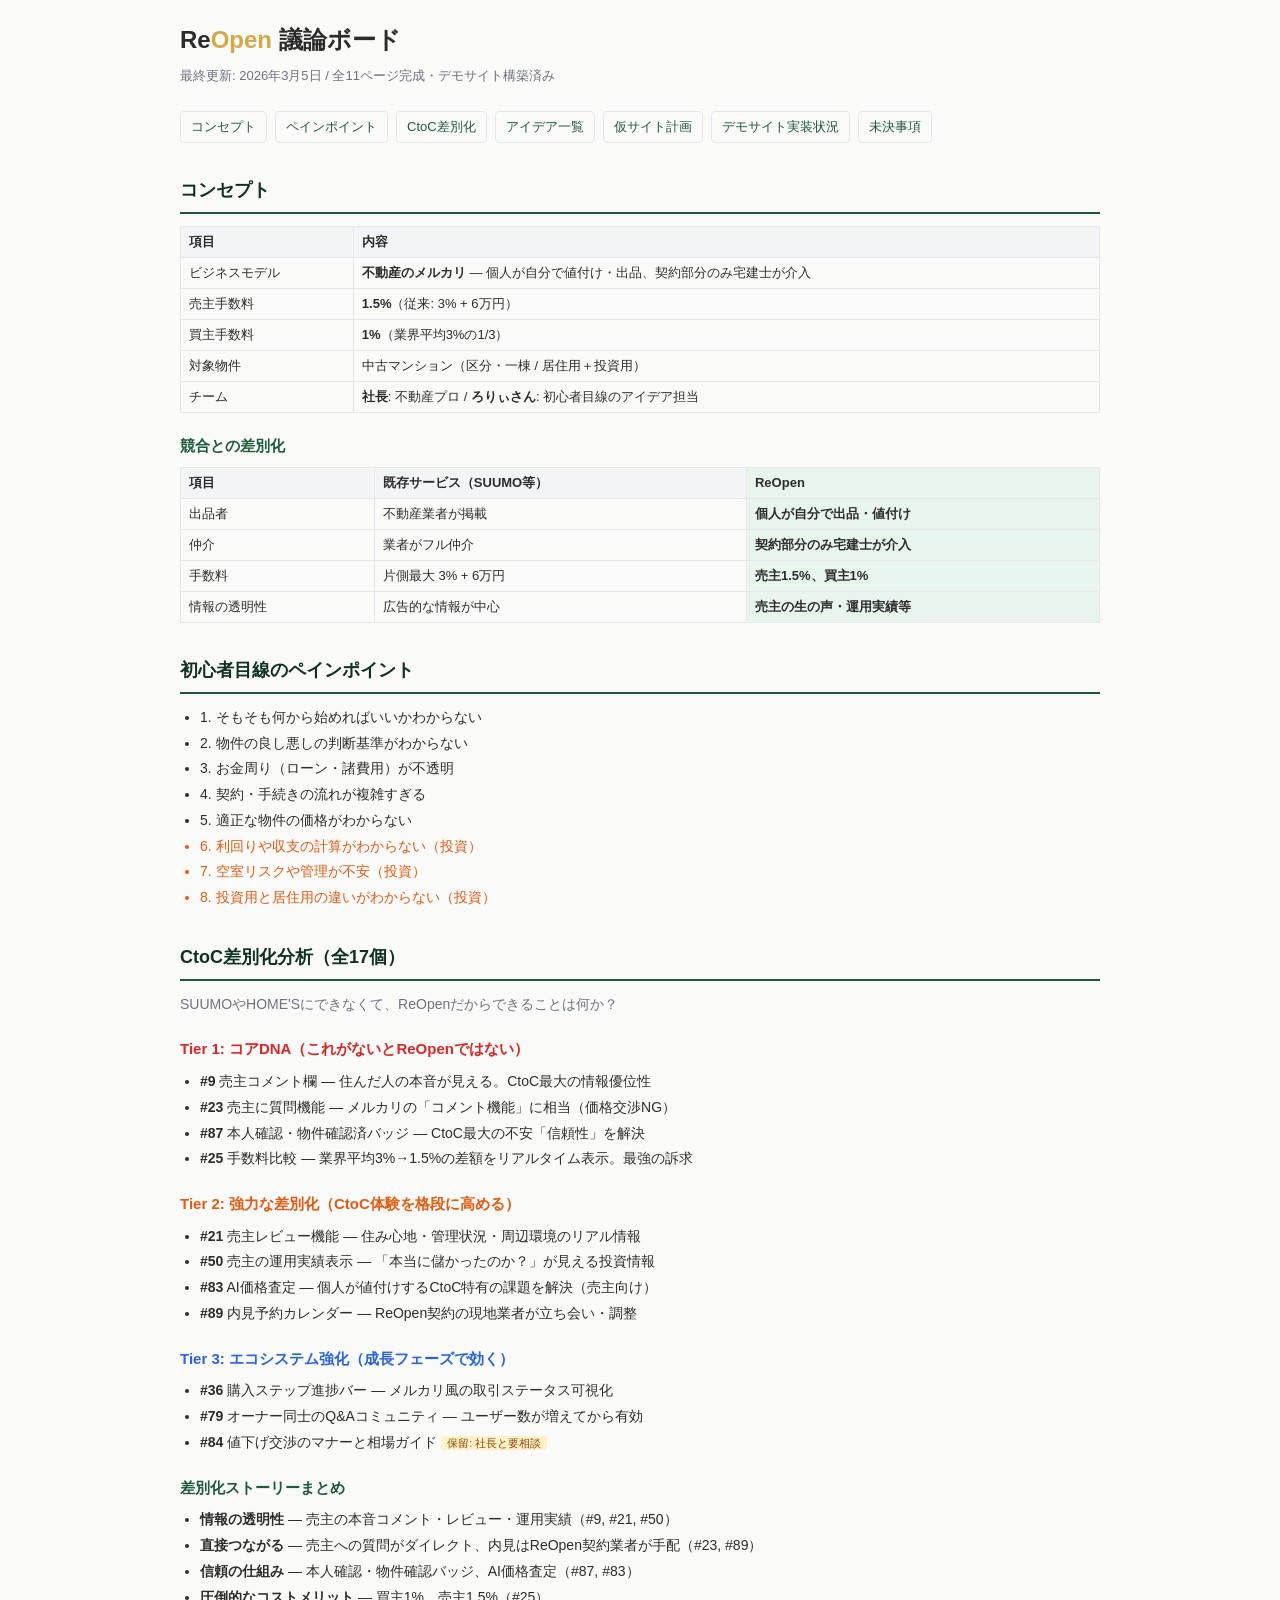
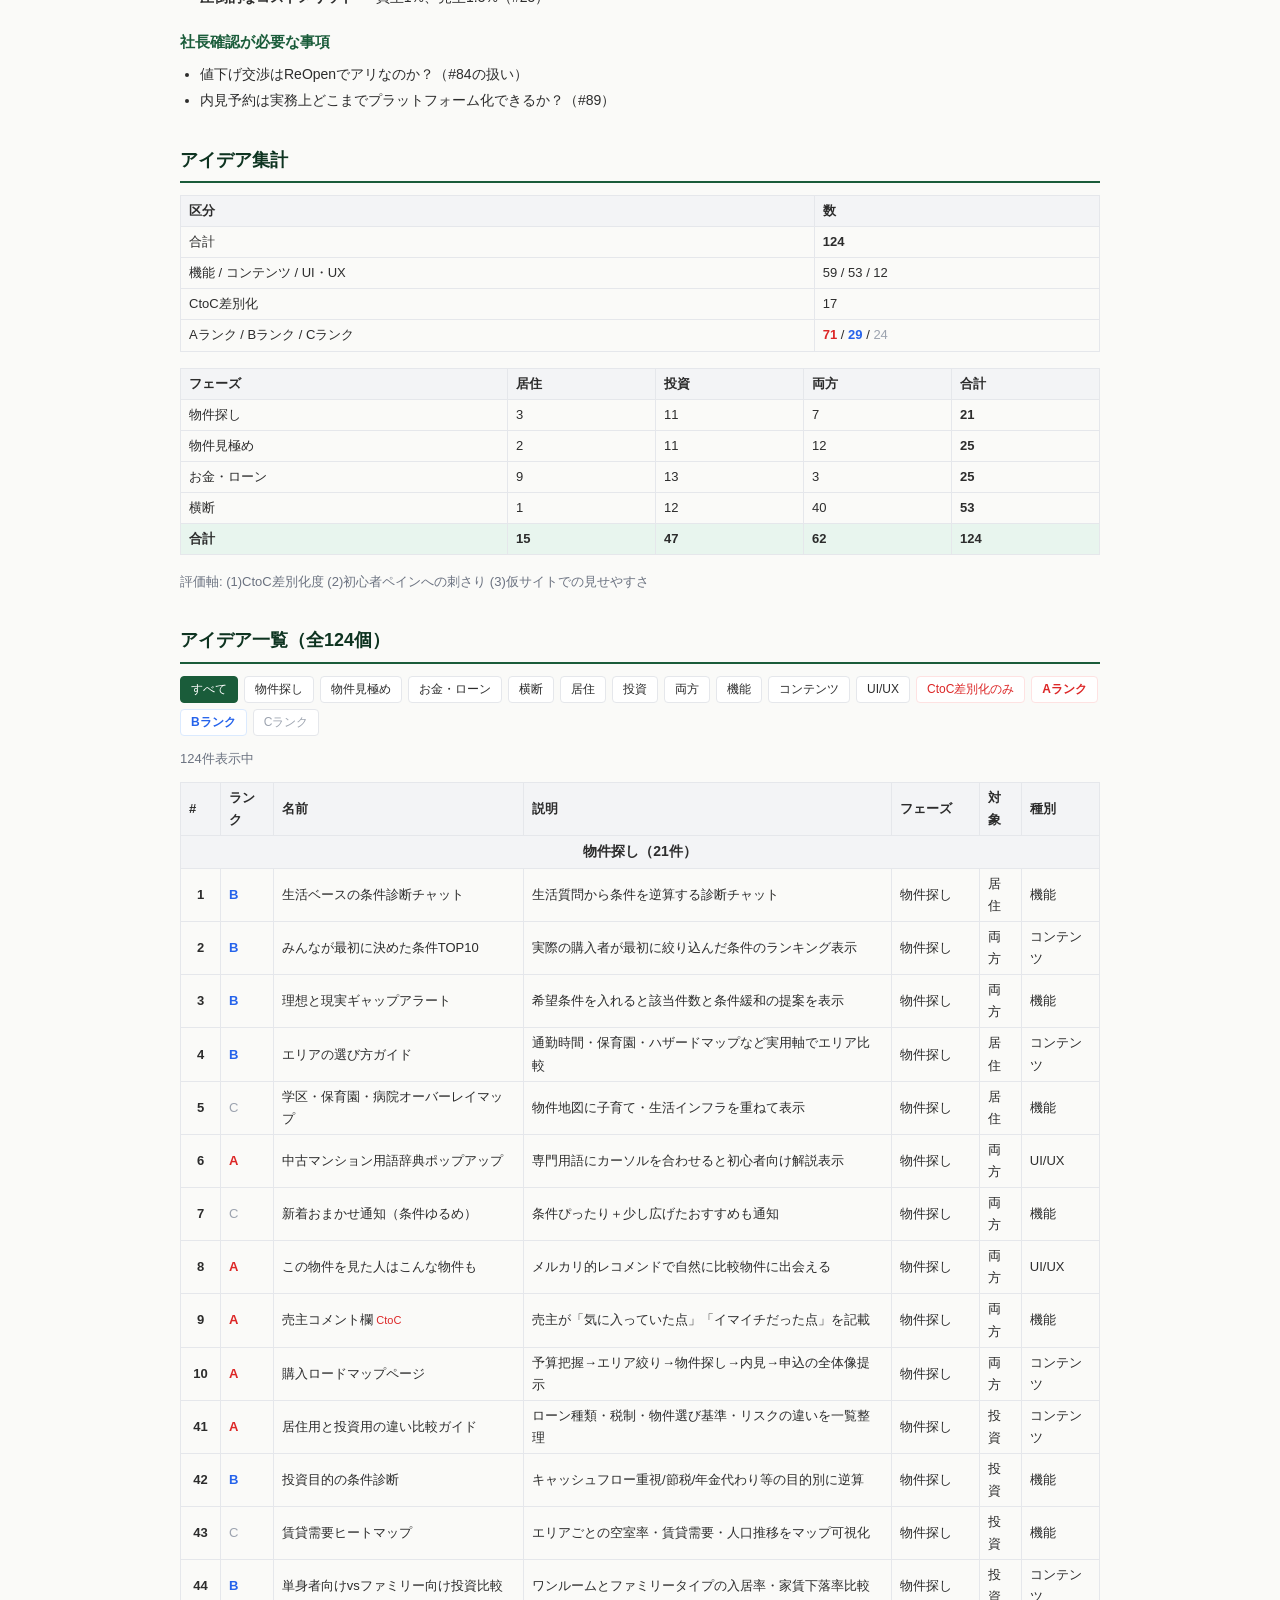
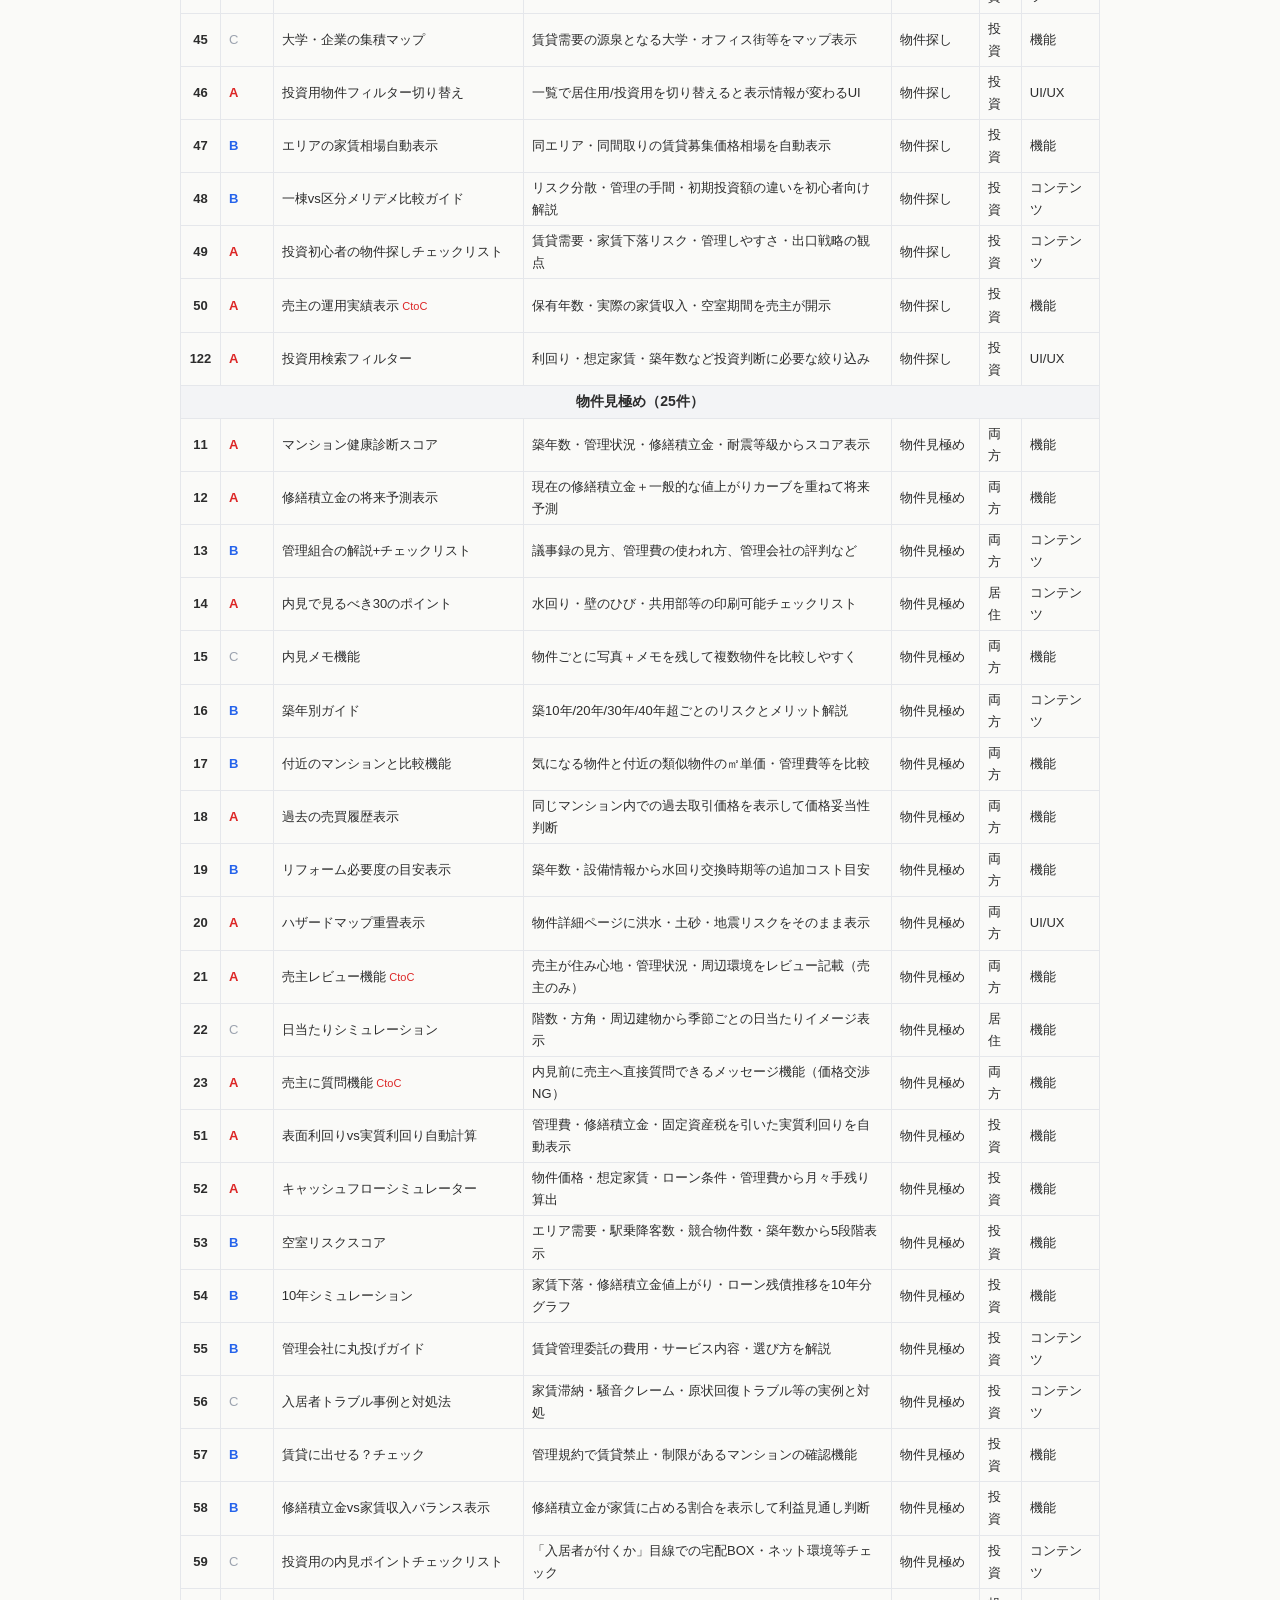
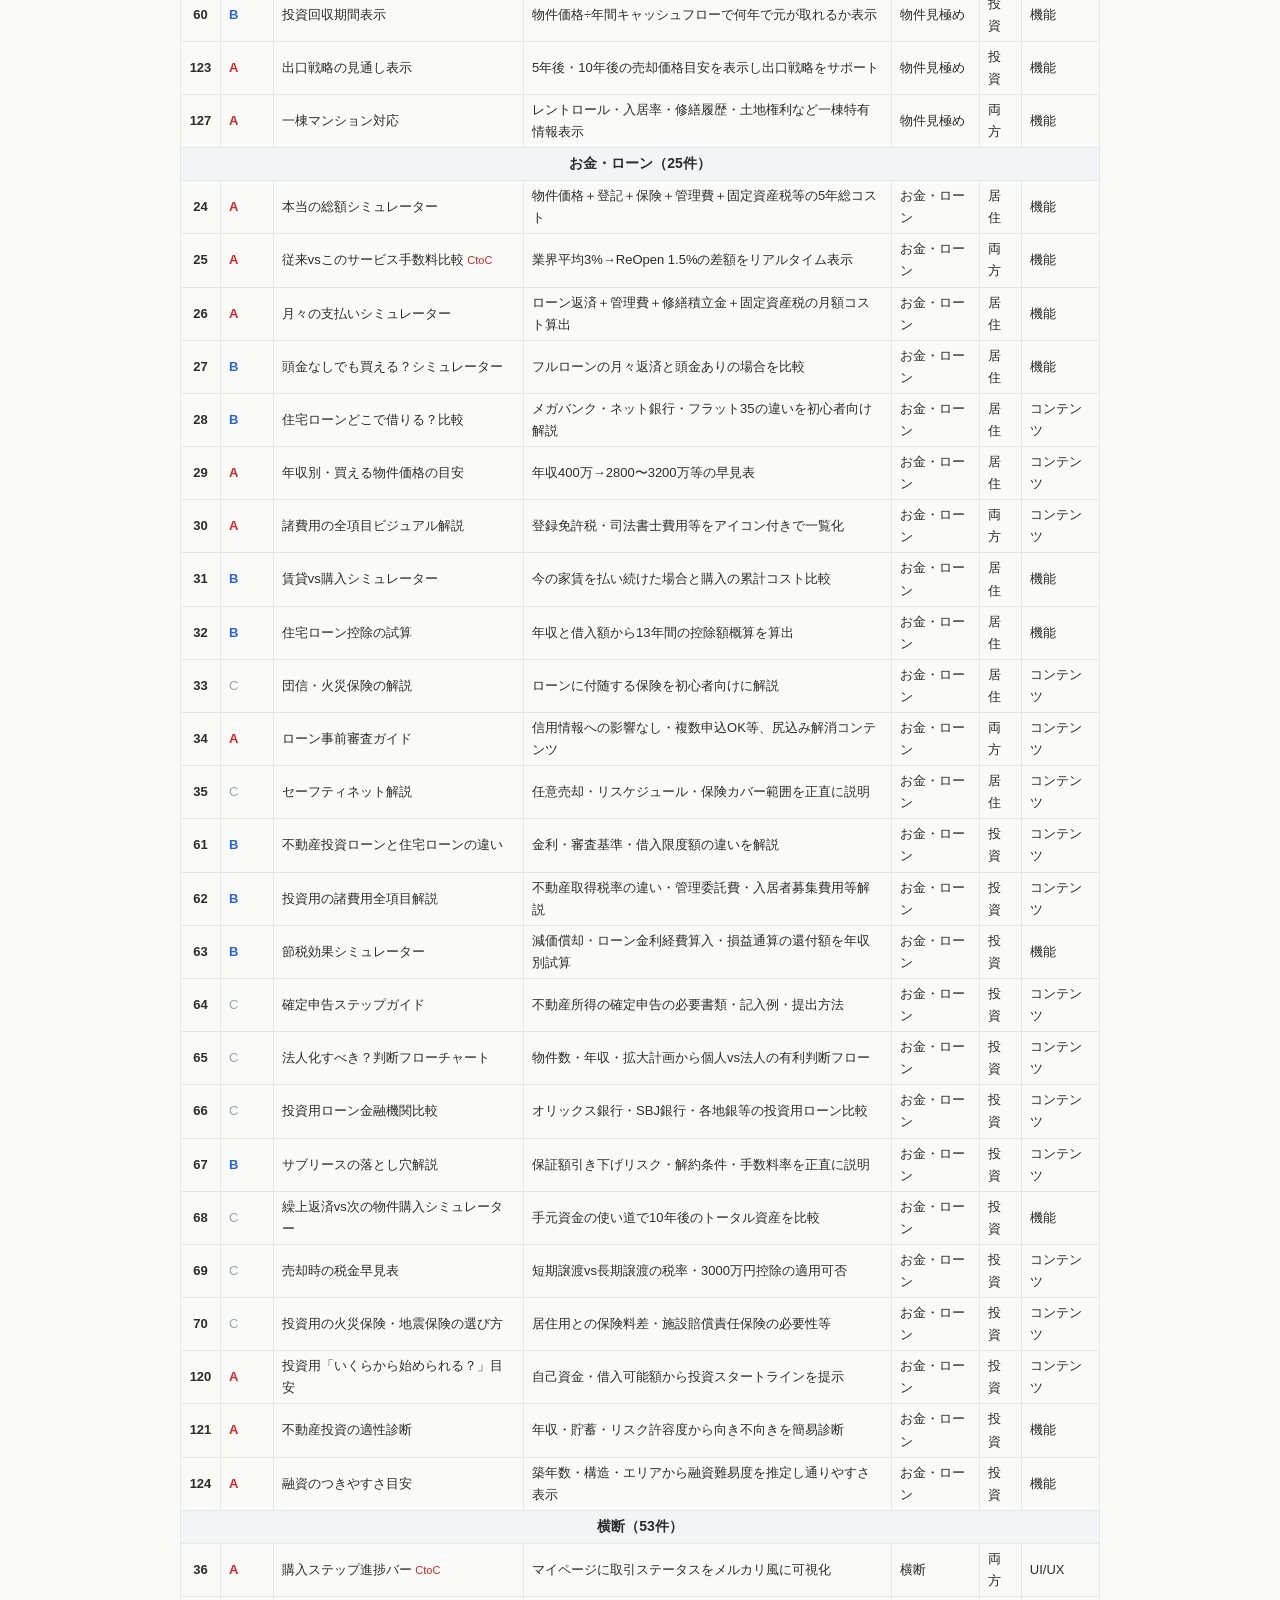
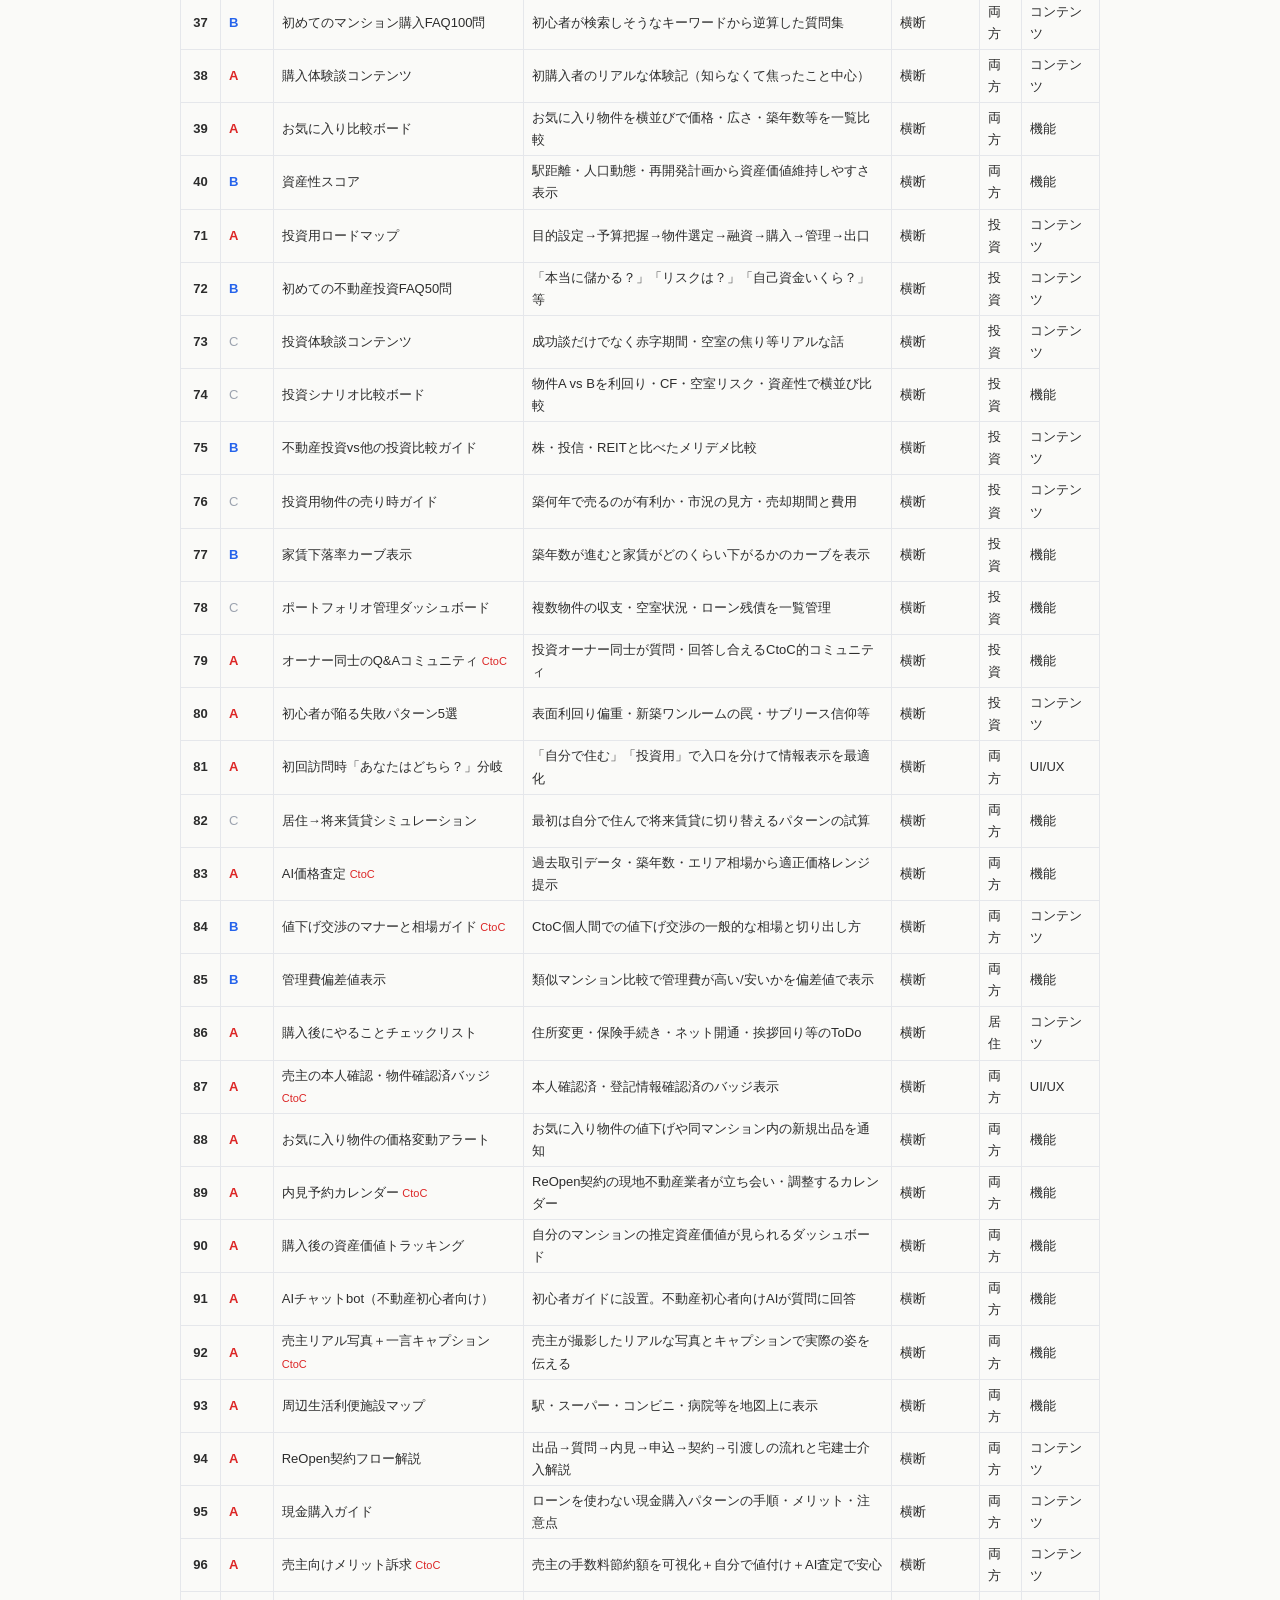
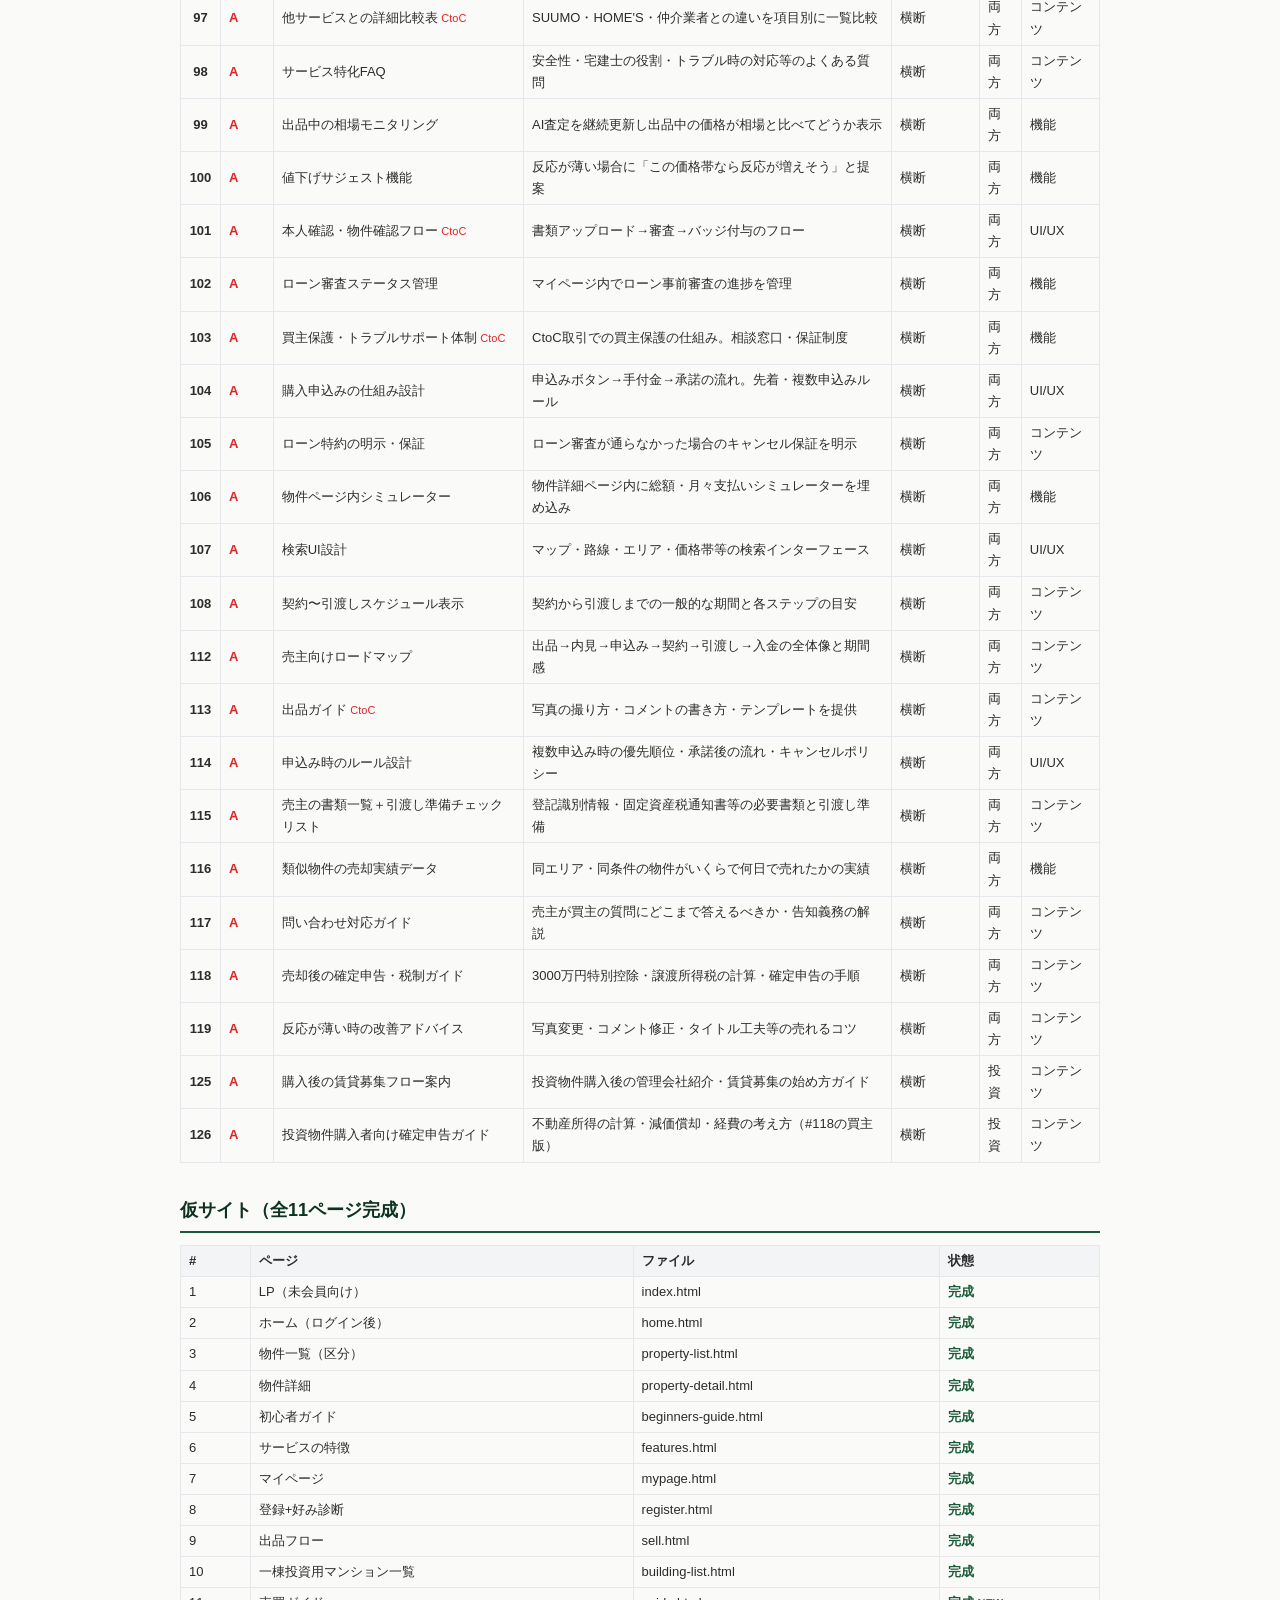
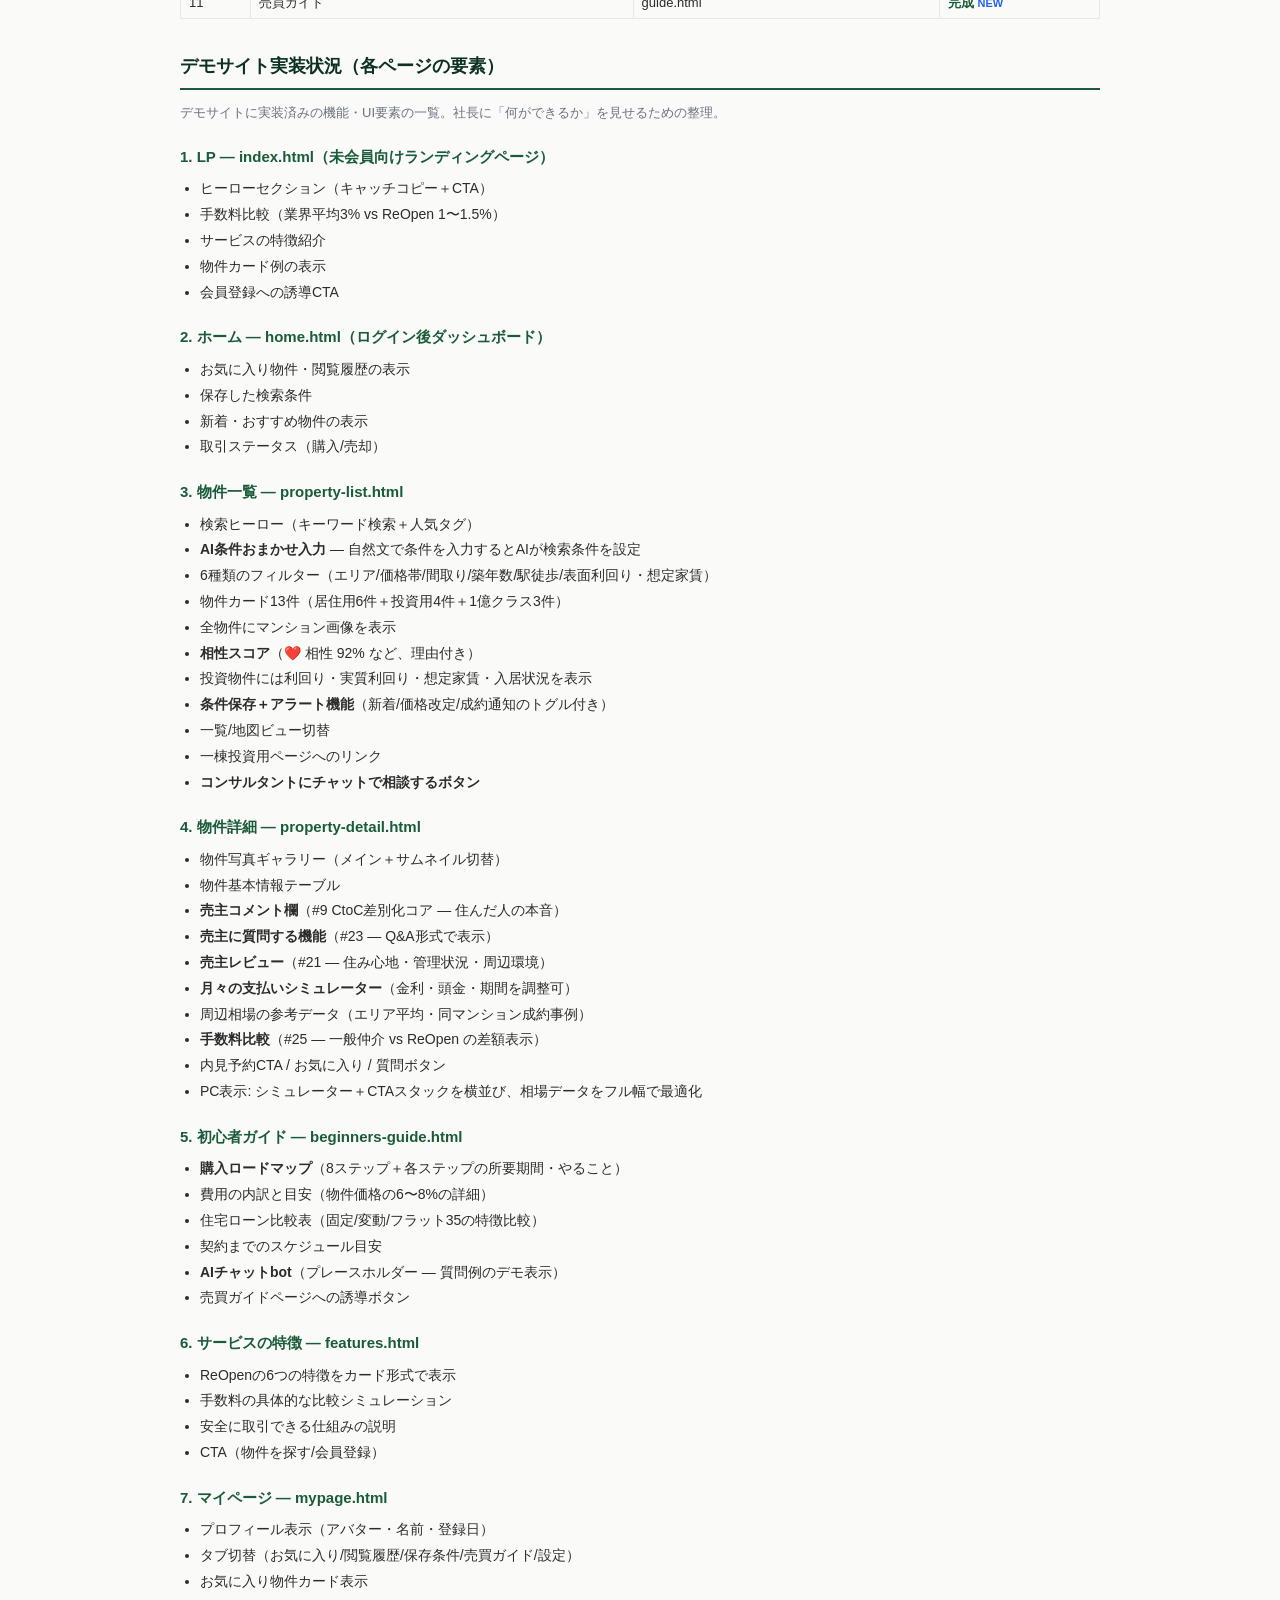
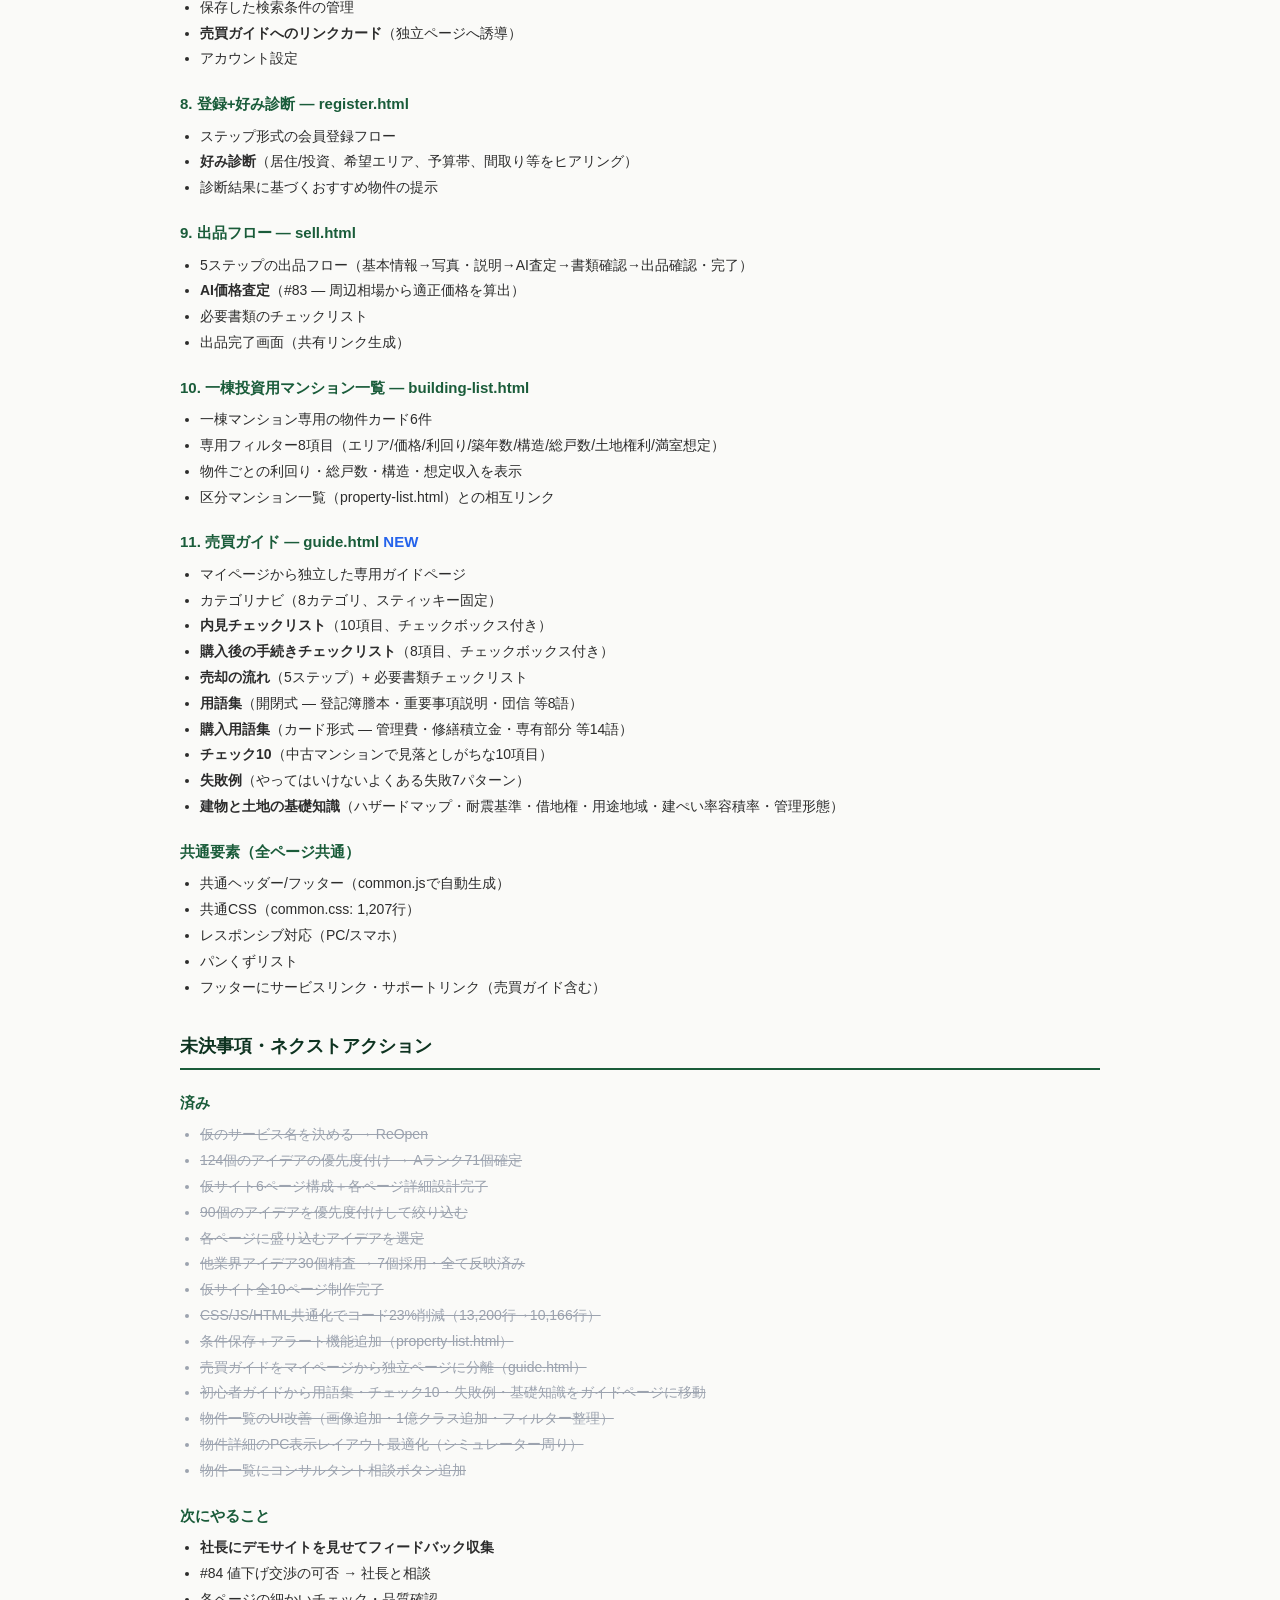
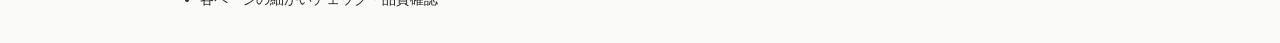
==== dashboard.html @ 5a2d7345 "ReOpen デモサイト（全11ページ + ダッシュボード）" ====
<!DOCTYPE html>
<html lang="ja">
<head>
<meta charset="UTF-8">
<meta name="viewport" content="width=device-width, initial-scale=1.0">
<meta name="robots" content="noindex, nofollow">
<title>ReOpen - プロジェクト議論ボード</title>
<style>
*{margin:0;padding:0;box-sizing:border-box}
body{font-family:-apple-system,BlinkMacSystemFont,'Hiragino Sans',sans-serif;max-width:960px;margin:0 auto;padding:20px;color:#2c2c2c;line-height:1.7;background:#fafaf8}
h1{font-size:24px;margin-bottom:4px}
h1 span{color:#d4a843}
h2{font-size:18px;margin:32px 0 12px;padding-bottom:6px;border-bottom:2px solid #1a5c3a;color:#0d3320}
h3{font-size:15px;margin:20px 0 8px;color:#1a5c3a}
table{width:100%;border-collapse:collapse;margin:8px 0 16px;font-size:13px}
th,td{border:1px solid #e5e7eb;padding:4px 8px;text-align:left}
th{background:#f3f4f6;font-weight:600}
ul{margin:4px 0 12px 20px;font-size:14px}
li{margin:2px 0}
.meta{font-size:13px;color:#6b7280;margin-bottom:24px}
.nav{display:flex;flex-wrap:wrap;gap:8px;margin:16px 0 24px;font-size:13px}
.nav a{color:#1a5c3a;text-decoration:none;padding:4px 10px;border:1px solid #e5e7eb;border-radius:4px}
.nav a:hover{background:#e8f5ee}
.filters{display:flex;flex-wrap:wrap;gap:6px;margin:12px 0}
.filters button{font-size:12px;padding:4px 10px;border:1px solid #e5e7eb;border-radius:4px;background:#fff;cursor:pointer;color:#2c2c2c}
.filters button.active{background:#1a5c3a;color:#fff;border-color:#1a5c3a}
.filters button.ctoc{color:#dc2626;border-color:#fee2e2}
.filters button.rank-a{color:#dc2626;border-color:#fee2e2}
.filters button.rank-b{color:#2563eb;border-color:#dbeafe}
.filters button.rank-c{color:#9ca3af;border-color:#e5e7eb}
#filter-count{font-size:13px;color:#6b7280;margin:6px 0 12px}
#ideas-table td:first-child{font-weight:700;text-align:center;width:40px}
.rank-a{color:#dc2626;font-weight:800}
.rank-b{color:#2563eb;font-weight:700}
.rank-c{color:#9ca3af}
.ctoc-mark{color:#dc2626;font-size:11px}
.tier1{color:#dc2626}
.tier2{color:#ea580c}
.tier3{color:#2563eb}
.hold{color:#92400e;background:#fef3c7;padding:1px 6px;border-radius:3px;font-size:11px}
.done{text-decoration:line-through;color:#9ca3af}
.highlight{background:#e8f5ee;font-weight:600}
</style>
</head>
<body>

<h1>Re<span>Open</span> 議論ボード</h1>
<div class="meta">最終更新: 2026年3月5日 / 全11ページ完成・デモサイト構築済み</div>

<div class="nav">
<a href="#concept">コンセプト</a>
<a href="#pain">ペインポイント</a>
<a href="#ctoc">CtoC差別化</a>
<a href="#ideas">アイデア一覧</a>
<a href="#site-plan">仮サイト計画</a>
<a href="#demo-detail">デモサイト実装状況</a>
<a href="#todo">未決事項</a>
</div>

<!-- コンセプト -->
<h2 id="concept">コンセプト</h2>
<table>
<tr><th>項目</th><th>内容</th></tr>
<tr><td>ビジネスモデル</td><td><strong>不動産のメルカリ</strong> — 個人が自分で値付け・出品、契約部分のみ宅建士が介入</td></tr>
<tr><td>売主手数料</td><td><strong>1.5%</strong>（従来: 3% + 6万円）</td></tr>
<tr><td>買主手数料</td><td><strong>1%</strong>（業界平均3%の1/3）</td></tr>
<tr><td>対象物件</td><td>中古マンション（区分・一棟 / 居住用＋投資用）</td></tr>
<tr><td>チーム</td><td><strong>社長</strong>: 不動産プロ / <strong>ろりぃさん</strong>: 初心者目線のアイデア担当</td></tr>
</table>

<h3>競合との差別化</h3>
<table>
<tr><th>項目</th><th>既存サービス（SUUMO等）</th><th class="highlight">ReOpen</th></tr>
<tr><td>出品者</td><td>不動産業者が掲載</td><td class="highlight">個人が自分で出品・値付け</td></tr>
<tr><td>仲介</td><td>業者がフル仲介</td><td class="highlight">契約部分のみ宅建士が介入</td></tr>
<tr><td>手数料</td><td>片側最大 3% + 6万円</td><td class="highlight">売主1.5%、買主1%</td></tr>
<tr><td>情報の透明性</td><td>広告的な情報が中心</td><td class="highlight">売主の生の声・運用実績等</td></tr>
</table>

<!-- ペインポイント -->
<h2 id="pain">初心者目線のペインポイント</h2>
<ul>
<li>1. そもそも何から始めればいいかわからない</li>
<li>2. 物件の良し悪しの判断基準がわからない</li>
<li>3. お金周り（ローン・諸費用）が不透明</li>
<li>4. 契約・手続きの流れが複雑すぎる</li>
<li>5. 適正な物件の価格がわからない</li>
<li style="color:#ea580c">6. 利回りや収支の計算がわからない（投資）</li>
<li style="color:#ea580c">7. 空室リスクや管理が不安（投資）</li>
<li style="color:#ea580c">8. 投資用と居住用の違いがわからない（投資）</li>
</ul>

<!-- CtoC差別化 -->
<h2 id="ctoc">CtoC差別化分析（全17個）</h2>
<p style="font-size:14px;color:#6b7280;margin-bottom:12px">SUUMOやHOME'Sにできなくて、ReOpenだからできることは何か？</p>

<h3 class="tier1">Tier 1: コアDNA（これがないとReOpenではない）</h3>
<ul>
<li><strong>#9</strong> 売主コメント欄 — 住んだ人の本音が見える。CtoC最大の情報優位性</li>
<li><strong>#23</strong> 売主に質問機能 — メルカリの「コメント機能」に相当（価格交渉NG）</li>
<li><strong>#87</strong> 本人確認・物件確認済バッジ — CtoC最大の不安「信頼性」を解決</li>
<li><strong>#25</strong> 手数料比較 — 業界平均3%→1.5%の差額をリアルタイム表示。最強の訴求</li>
</ul>

<h3 class="tier2">Tier 2: 強力な差別化（CtoC体験を格段に高める）</h3>
<ul>
<li><strong>#21</strong> 売主レビュー機能 — 住み心地・管理状況・周辺環境のリアル情報</li>
<li><strong>#50</strong> 売主の運用実績表示 — 「本当に儲かったのか？」が見える投資情報</li>
<li><strong>#83</strong> AI価格査定 — 個人が値付けするCtoC特有の課題を解決（売主向け）</li>
<li><strong>#89</strong> 内見予約カレンダー — ReOpen契約の現地業者が立ち会い・調整</li>
</ul>

<h3 class="tier3">Tier 3: エコシステム強化（成長フェーズで効く）</h3>
<ul>
<li><strong>#36</strong> 購入ステップ進捗バー — メルカリ風の取引ステータス可視化</li>
<li><strong>#79</strong> オーナー同士のQ&Aコミュニティ — ユーザー数が増えてから有効</li>
<li><strong>#84</strong> 値下げ交渉のマナーと相場ガイド <span class="hold">保留: 社長と要相談</span></li>
</ul>

<h3>差別化ストーリーまとめ</h3>
<ul>
<li><strong>情報の透明性</strong> — 売主の本音コメント・レビュー・運用実績（#9, #21, #50）</li>
<li><strong>直接つながる</strong> — 売主への質問がダイレクト、内見はReOpen契約業者が手配（#23, #89）</li>
<li><strong>信頼の仕組み</strong> — 本人確認・物件確認バッジ、AI価格査定（#87, #83）</li>
<li><strong>圧倒的なコストメリット</strong> — 買主1%、売主1.5%（#25）</li>
</ul>

<h3>社長確認が必要な事項</h3>
<ul>
<li>値下げ交渉はReOpenでアリなのか？（#84の扱い）</li>
<li>内見予約は実務上どこまでプラットフォーム化できるか？（#89）</li>
</ul>

<!-- アイデア集計 -->
<h2>アイデア集計</h2>
<table>
<tr><th>区分</th><th>数</th></tr>
<tr><td>合計</td><td><strong>124</strong></td></tr>
<tr><td>機能 / コンテンツ / UI・UX</td><td>59 / 53 / 12</td></tr>
<tr><td>CtoC差別化</td><td>17</td></tr>
<tr><td>Aランク / Bランク / Cランク</td><td><span class="rank-a">71</span> / <span class="rank-b">29</span> / <span class="rank-c">24</span></td></tr>
</table>
<table>
<tr><th>フェーズ</th><th>居住</th><th>投資</th><th>両方</th><th>合計</th></tr>
<tr><td>物件探し</td><td>3</td><td>11</td><td>7</td><td><strong>21</strong></td></tr>
<tr><td>物件見極め</td><td>2</td><td>11</td><td>12</td><td><strong>25</strong></td></tr>
<tr><td>お金・ローン</td><td>9</td><td>13</td><td>3</td><td><strong>25</strong></td></tr>
<tr><td>横断</td><td>1</td><td>12</td><td>40</td><td><strong>53</strong></td></tr>
<tr style="background:#e8f5ee;font-weight:700"><td>合計</td><td>15</td><td>47</td><td>62</td><td><strong>124</strong></td></tr>
</table>
<p style="font-size:13px;color:#6b7280">評価軸: (1)CtoC差別化度 (2)初心者ペインへの刺さり (3)仮サイトでの見せやすさ</p>

<!-- アイデア一覧 -->
<h2 id="ideas">アイデア一覧（全124個）</h2>

<div class="filters">
<button class="active" onclick="filter('all')">すべて</button>
<button onclick="filter('phase-物件探し')">物件探し</button>
<button onclick="filter('phase-物件見極め')">物件見極め</button>
<button onclick="filter('phase-お金・ローン')">お金・ローン</button>
<button onclick="filter('phase-横断')">横断</button>
<button onclick="filter('target-居住')">居住</button>
<button onclick="filter('target-投資')">投資</button>
<button onclick="filter('target-両方')">両方</button>
<button onclick="filter('type-機能')">機能</button>
<button onclick="filter('type-コンテンツ')">コンテンツ</button>
<button onclick="filter('type-UI/UX')">UI/UX</button>
<button class="ctoc" onclick="filter('ctoc')">CtoC差別化のみ</button>
<button class="rank-a" onclick="filter('rank-A')">Aランク</button>
<button class="rank-b" onclick="filter('rank-B')">Bランク</button>
<button class="rank-c" onclick="filter('rank-C')">Cランク</button>
</div>
<div id="filter-count">124件表示中</div>

<table id="ideas-table">
<thead><tr><th style="width:40px">#</th><th>ランク</th><th>名前</th><th>説明</th><th>フェーズ</th><th>対象</th><th>種別</th></tr></thead>
<tbody id="ideas-body"></tbody>
</table>

<!-- 仮サイト計画 -->
<h2 id="site-plan">仮サイト（全11ページ完成）</h2>
<table>
<tr><th>#</th><th>ページ</th><th>ファイル</th><th>状態</th></tr>
<tr><td>1</td><td>LP（未会員向け）</td><td>index.html</td><td style="color:#1a5c3a;font-weight:700">完成</td></tr>
<tr><td>2</td><td>ホーム（ログイン後）</td><td>home.html</td><td style="color:#1a5c3a;font-weight:700">完成</td></tr>
<tr><td>3</td><td>物件一覧（区分）</td><td>property-list.html</td><td style="color:#1a5c3a;font-weight:700">完成</td></tr>
<tr><td>4</td><td>物件詳細</td><td>property-detail.html</td><td style="color:#1a5c3a;font-weight:700">完成</td></tr>
<tr><td>5</td><td>初心者ガイド</td><td>beginners-guide.html</td><td style="color:#1a5c3a;font-weight:700">完成</td></tr>
<tr><td>6</td><td>サービスの特徴</td><td>features.html</td><td style="color:#1a5c3a;font-weight:700">完成</td></tr>
<tr><td>7</td><td>マイページ</td><td>mypage.html</td><td style="color:#1a5c3a;font-weight:700">完成</td></tr>
<tr><td>8</td><td>登録+好み診断</td><td>register.html</td><td style="color:#1a5c3a;font-weight:700">完成</td></tr>
<tr><td>9</td><td>出品フロー</td><td>sell.html</td><td style="color:#1a5c3a;font-weight:700">完成</td></tr>
<tr><td>10</td><td>一棟投資用マンション一覧</td><td>building-list.html</td><td style="color:#1a5c3a;font-weight:700">完成</td></tr>
<tr><td>11</td><td>売買ガイド</td><td>guide.html</td><td style="color:#1a5c3a;font-weight:700">完成 <span style="font-size:11px;color:#2563eb">NEW</span></td></tr>
</table>

<!-- デモサイト実装状況 -->
<h2 id="demo-detail">デモサイト実装状況（各ページの要素）</h2>
<p style="font-size:13px;color:#6b7280;margin-bottom:16px">デモサイトに実装済みの機能・UI要素の一覧。社長に「何ができるか」を見せるための整理。</p>

<h3>1. LP — index.html（未会員向けランディングページ）</h3>
<ul>
<li>ヒーローセクション（キャッチコピー＋CTA）</li>
<li>手数料比較（業界平均3% vs ReOpen 1〜1.5%）</li>
<li>サービスの特徴紹介</li>
<li>物件カード例の表示</li>
<li>会員登録への誘導CTA</li>
</ul>

<h3>2. ホーム — home.html（ログイン後ダッシュボード）</h3>
<ul>
<li>お気に入り物件・閲覧履歴の表示</li>
<li>保存した検索条件</li>
<li>新着・おすすめ物件の表示</li>
<li>取引ステータス（購入/売却）</li>
</ul>

<h3>3. 物件一覧 — property-list.html</h3>
<ul>
<li>検索ヒーロー（キーワード検索＋人気タグ）</li>
<li><strong>AI条件おまかせ入力</strong> — 自然文で条件を入力するとAIが検索条件を設定</li>
<li>6種類のフィルター（エリア/価格帯/間取り/築年数/駅徒歩/表面利回り・想定家賃）</li>
<li>物件カード13件（居住用6件＋投資用4件＋1億クラス3件）</li>
<li>全物件にマンション画像を表示</li>
<li><strong>相性スコア</strong>（❤️ 相性 92% など、理由付き）</li>
<li>投資物件には利回り・実質利回り・想定家賃・入居状況を表示</li>
<li><strong>条件保存＋アラート機能</strong>（新着/価格改定/成約通知のトグル付き）</li>
<li>一覧/地図ビュー切替</li>
<li>一棟投資用ページへのリンク</li>
<li><strong>コンサルタントにチャットで相談するボタン</strong></li>
</ul>

<h3>4. 物件詳細 — property-detail.html</h3>
<ul>
<li>物件写真ギャラリー（メイン＋サムネイル切替）</li>
<li>物件基本情報テーブル</li>
<li><strong>売主コメント欄</strong>（#9 CtoC差別化コア — 住んだ人の本音）</li>
<li><strong>売主に質問する機能</strong>（#23 — Q&A形式で表示）</li>
<li><strong>売主レビュー</strong>（#21 — 住み心地・管理状況・周辺環境）</li>
<li><strong>月々の支払いシミュレーター</strong>（金利・頭金・期間を調整可）</li>
<li>周辺相場の参考データ（エリア平均・同マンション成約事例）</li>
<li><strong>手数料比較</strong>（#25 — 一般仲介 vs ReOpen の差額表示）</li>
<li>内見予約CTA / お気に入り / 質問ボタン</li>
<li>PC表示: シミュレーター＋CTAスタックを横並び、相場データをフル幅で最適化</li>
</ul>

<h3>5. 初心者ガイド — beginners-guide.html</h3>
<ul>
<li><strong>購入ロードマップ</strong>（8ステップ＋各ステップの所要期間・やること）</li>
<li>費用の内訳と目安（物件価格の6〜8%の詳細）</li>
<li>住宅ローン比較表（固定/変動/フラット35の特徴比較）</li>
<li>契約までのスケジュール目安</li>
<li><strong>AIチャットbot</strong>（プレースホルダー — 質問例のデモ表示）</li>
<li>売買ガイドページへの誘導ボタン</li>
</ul>

<h3>6. サービスの特徴 — features.html</h3>
<ul>
<li>ReOpenの6つの特徴をカード形式で表示</li>
<li>手数料の具体的な比較シミュレーション</li>
<li>安全に取引できる仕組みの説明</li>
<li>CTA（物件を探す/会員登録）</li>
</ul>

<h3>7. マイページ — mypage.html</h3>
<ul>
<li>プロフィール表示（アバター・名前・登録日）</li>
<li>タブ切替（お気に入り/閲覧履歴/保存条件/売買ガイド/設定）</li>
<li>お気に入り物件カード表示</li>
<li>保存した検索条件の管理</li>
<li><strong>売買ガイドへのリンクカード</strong>（独立ページへ誘導）</li>
<li>アカウント設定</li>
</ul>

<h3>8. 登録+好み診断 — register.html</h3>
<ul>
<li>ステップ形式の会員登録フロー</li>
<li><strong>好み診断</strong>（居住/投資、希望エリア、予算帯、間取り等をヒアリング）</li>
<li>診断結果に基づくおすすめ物件の提示</li>
</ul>

<h3>9. 出品フロー — sell.html</h3>
<ul>
<li>5ステップの出品フロー（基本情報→写真・説明→AI査定→書類確認→出品確認・完了）</li>
<li><strong>AI価格査定</strong>（#83 — 周辺相場から適正価格を算出）</li>
<li>必要書類のチェックリスト</li>
<li>出品完了画面（共有リンク生成）</li>
</ul>

<h3>10. 一棟投資用マンション一覧 — building-list.html</h3>
<ul>
<li>一棟マンション専用の物件カード6件</li>
<li>専用フィルター8項目（エリア/価格/利回り/築年数/構造/総戸数/土地権利/満室想定）</li>
<li>物件ごとの利回り・総戸数・構造・想定収入を表示</li>
<li>区分マンション一覧（property-list.html）との相互リンク</li>
</ul>

<h3>11. 売買ガイド — guide.html <span style="color:#2563eb">NEW</span></h3>
<ul>
<li>マイページから独立した専用ガイドページ</li>
<li>カテゴリナビ（8カテゴリ、スティッキー固定）</li>
<li><strong>内見チェックリスト</strong>（10項目、チェックボックス付き）</li>
<li><strong>購入後の手続きチェックリスト</strong>（8項目、チェックボックス付き）</li>
<li><strong>売却の流れ</strong>（5ステップ）+ 必要書類チェックリスト</li>
<li><strong>用語集</strong>（開閉式 — 登記簿謄本・重要事項説明・団信 等8語）</li>
<li><strong>購入用語集</strong>（カード形式 — 管理費・修繕積立金・専有部分 等14語）</li>
<li><strong>チェック10</strong>（中古マンションで見落としがちな10項目）</li>
<li><strong>失敗例</strong>（やってはいけないよくある失敗7パターン）</li>
<li><strong>建物と土地の基礎知識</strong>（ハザードマップ・耐震基準・借地権・用途地域・建ぺい率容積率・管理形態）</li>
</ul>

<h3>共通要素（全ページ共通）</h3>
<ul>
<li>共通ヘッダー/フッター（common.jsで自動生成）</li>
<li>共通CSS（common.css: 1,207行）</li>
<li>レスポンシブ対応（PC/スマホ）</li>
<li>パンくずリスト</li>
<li>フッターにサービスリンク・サポートリンク（売買ガイド含む）</li>
</ul>

<!-- 未決事項 -->
<h2 id="todo">未決事項・ネクストアクション</h2>
<h3>済み</h3>
<ul>
<li class="done">仮のサービス名を決める → ReOpen</li>
<li class="done">124個のアイデアの優先度付け → Aランク71個確定</li>
<li class="done">仮サイト6ページ構成＋各ページ詳細設計完了</li>
<li class="done">90個のアイデアを優先度付けして絞り込む</li>
<li class="done">各ページに盛り込むアイデアを選定</li>
<li class="done">他業界アイデア30個精査 → 7個採用・全て反映済み</li>
<li class="done">仮サイト全10ページ制作完了</li>
<li class="done">CSS/JS/HTML共通化でコード23%削減（13,200行→10,166行）</li>
<li class="done">条件保存＋アラート機能追加（property-list.html）</li>
<li class="done">売買ガイドをマイページから独立ページに分離（guide.html）</li>
<li class="done">初心者ガイドから用語集・チェック10・失敗例・基礎知識をガイドページに移動</li>
<li class="done">物件一覧のUI改善（画像追加・1億クラス追加・フィルター整理）</li>
<li class="done">物件詳細のPC表示レイアウト最適化（シミュレーター周り）</li>
<li class="done">物件一覧にコンサルタント相談ボタン追加</li>
</ul>
<h3>次にやること</h3>
<ul>
<li><strong>社長にデモサイトを見せてフィードバック収集</strong></li>
<li>#84 値下げ交渉の可否 → 社長と相談</li>
<li>各ページの細かいチェック・品質確認</li>
</ul>

<script src="ideas-data.js"></script>
<script>
const tbody = document.getElementById('ideas-body');
const phases = ['物件探し','物件見極め','お金・ローン','横断'];
phases.forEach(ph => {
  const items = IDEAS.filter(i => i.phase === ph);
  if (!items.length) return;
  const hr = document.createElement('tr');
  hr.className = 'phase-row';
  hr.dataset.phase = ph;
  hr.innerHTML = '<td colspan="7" style="background:#f3f4f6;font-weight:700;font-size:14px">' + ph + '（' + items.length + '件）</td>';
  tbody.appendChild(hr);
  items.forEach(i => {
    const tr = document.createElement('tr');
    tr.dataset.phase = i.phase;
    tr.dataset.target = i.target;
    tr.dataset.type = i.type;
    tr.dataset.ctoc = i.ctoc;
    tr.dataset.rank = i.rank;
    tr.innerHTML = '<td>' + i.id + '</td>'
      + '<td class="rank-' + i.rank.toLowerCase() + '">' + i.rank + '</td>'
      + '<td>' + i.name + (i.ctoc ? ' <span class="ctoc-mark">CtoC</span>' : '') + '</td>'
      + '<td>' + i.desc + '</td>'
      + '<td>' + i.phase + '</td>'
      + '<td>' + i.target + '</td>'
      + '<td>' + i.type + '</td>';
    tbody.appendChild(tr);
  });
});

function filter(f) {
  document.querySelectorAll('.filters button').forEach(b => b.classList.remove('active'));
  event.target.classList.add('active');
  const rows = tbody.querySelectorAll('tr');
  let count = 0;
  rows.forEach(r => {
    if (r.className === 'phase-row') { r.style.display = ''; return; }
    let show = true;
    if (f === 'all') show = true;
    else if (f.startsWith('phase-')) show = r.dataset.phase === f.replace('phase-','');
    else if (f.startsWith('target-')) show = r.dataset.target === f.replace('target-','');
    else if (f.startsWith('type-')) show = r.dataset.type === f.replace('type-','');
    else if (f === 'ctoc') show = r.dataset.ctoc === 'true';
    else if (f.startsWith('rank-')) show = r.dataset.rank === f.replace('rank-','');
    r.style.display = show ? '' : 'none';
    if (show) count++;
  });
  // フェーズ行の表示/非表示
  rows.forEach(r => {
    if (r.className !== 'phase-row') return;
    const ph = r.dataset.phase;
    const hasVisible = Array.from(rows).some(x => x.className !== 'phase-row' && x.dataset.phase === ph && x.style.display !== 'none');
    r.style.display = hasVisible ? '' : 'none';
  });
  document.getElementById('filter-count').textContent = count + '件表示中';
}
</script>

</body>
</html>
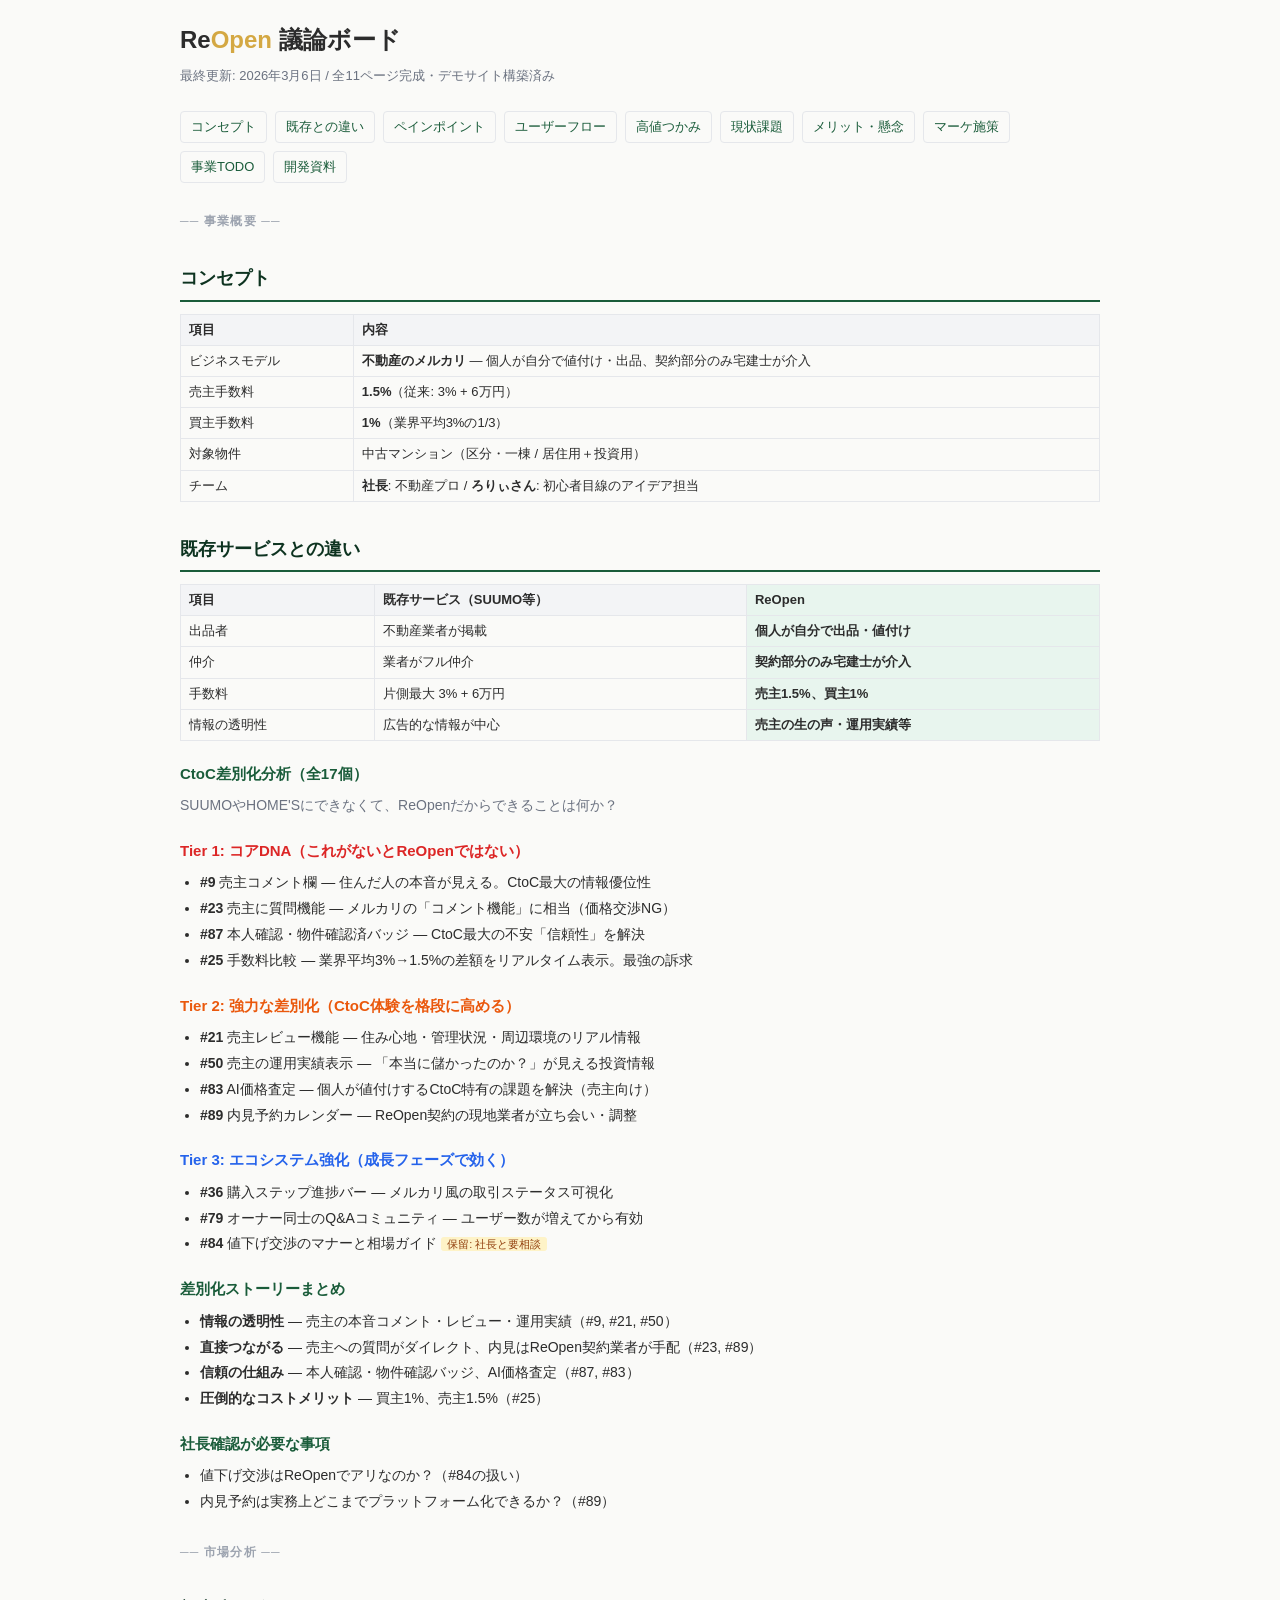
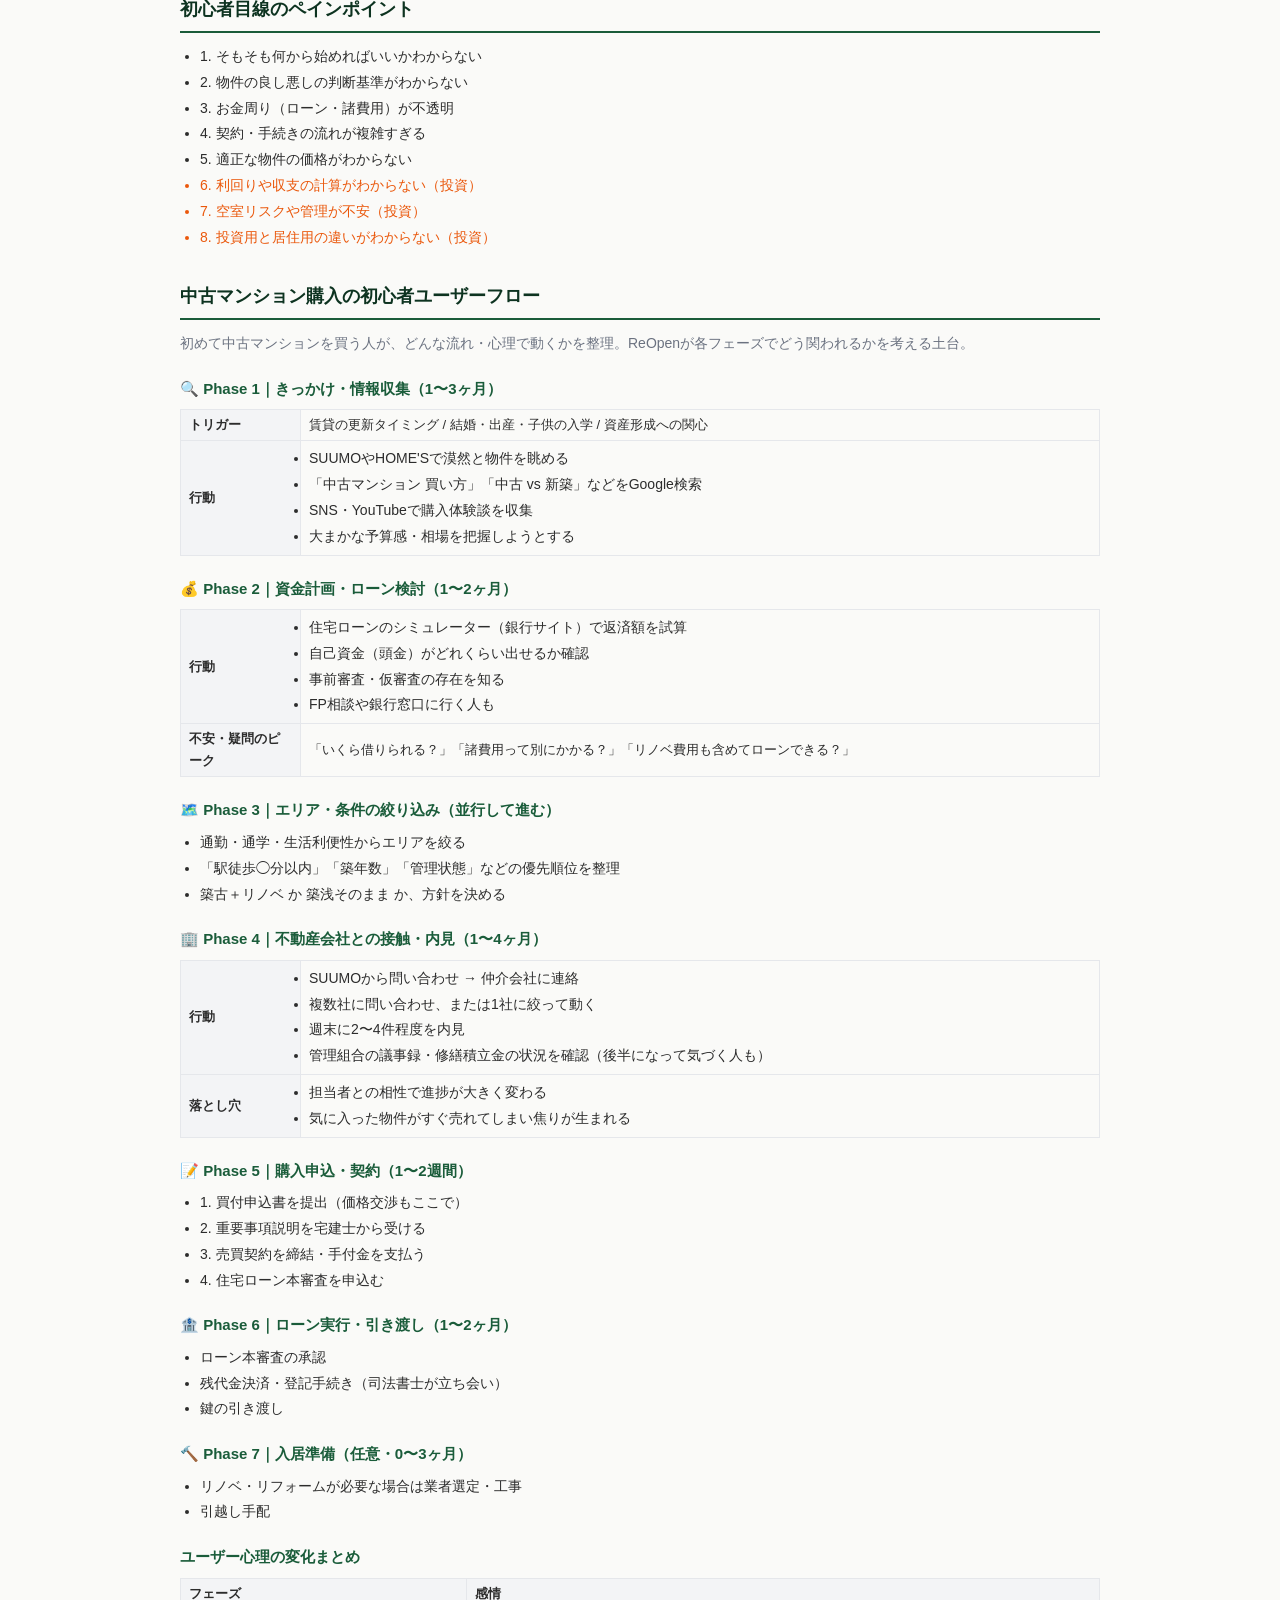
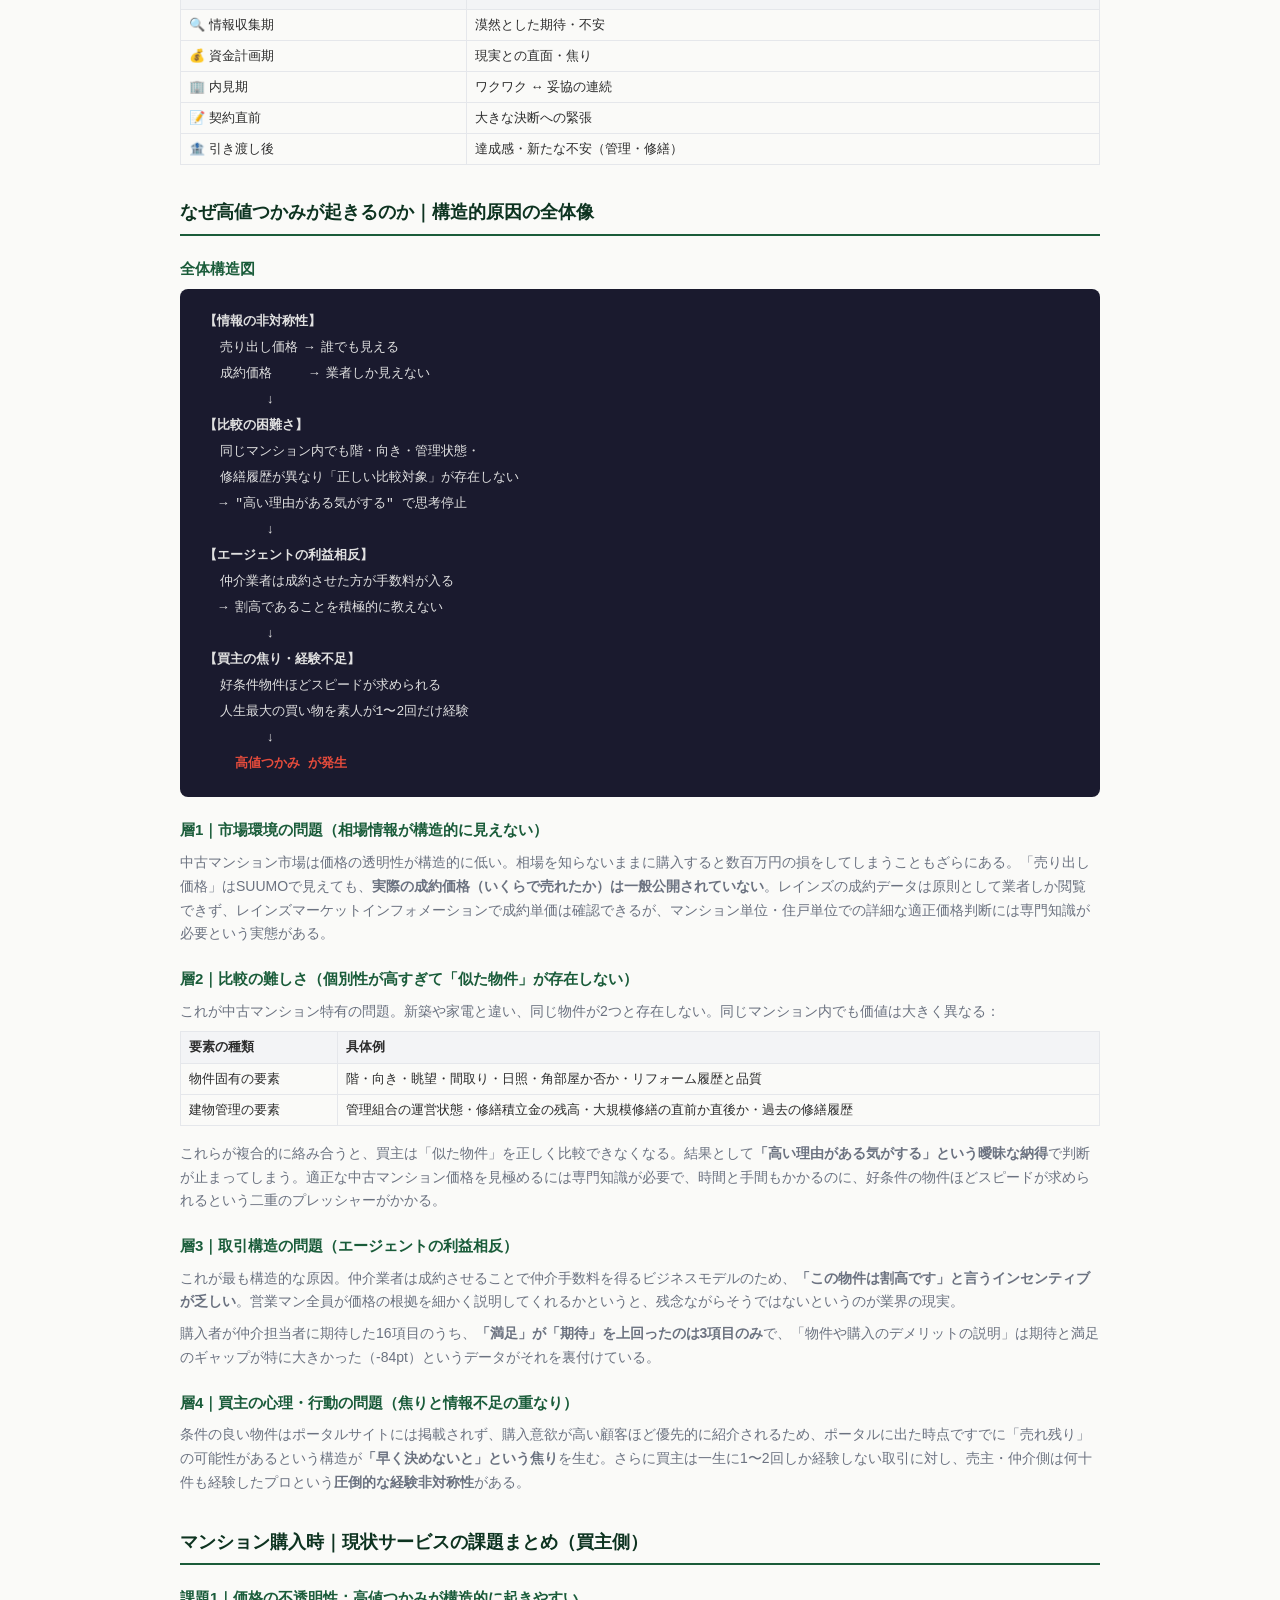
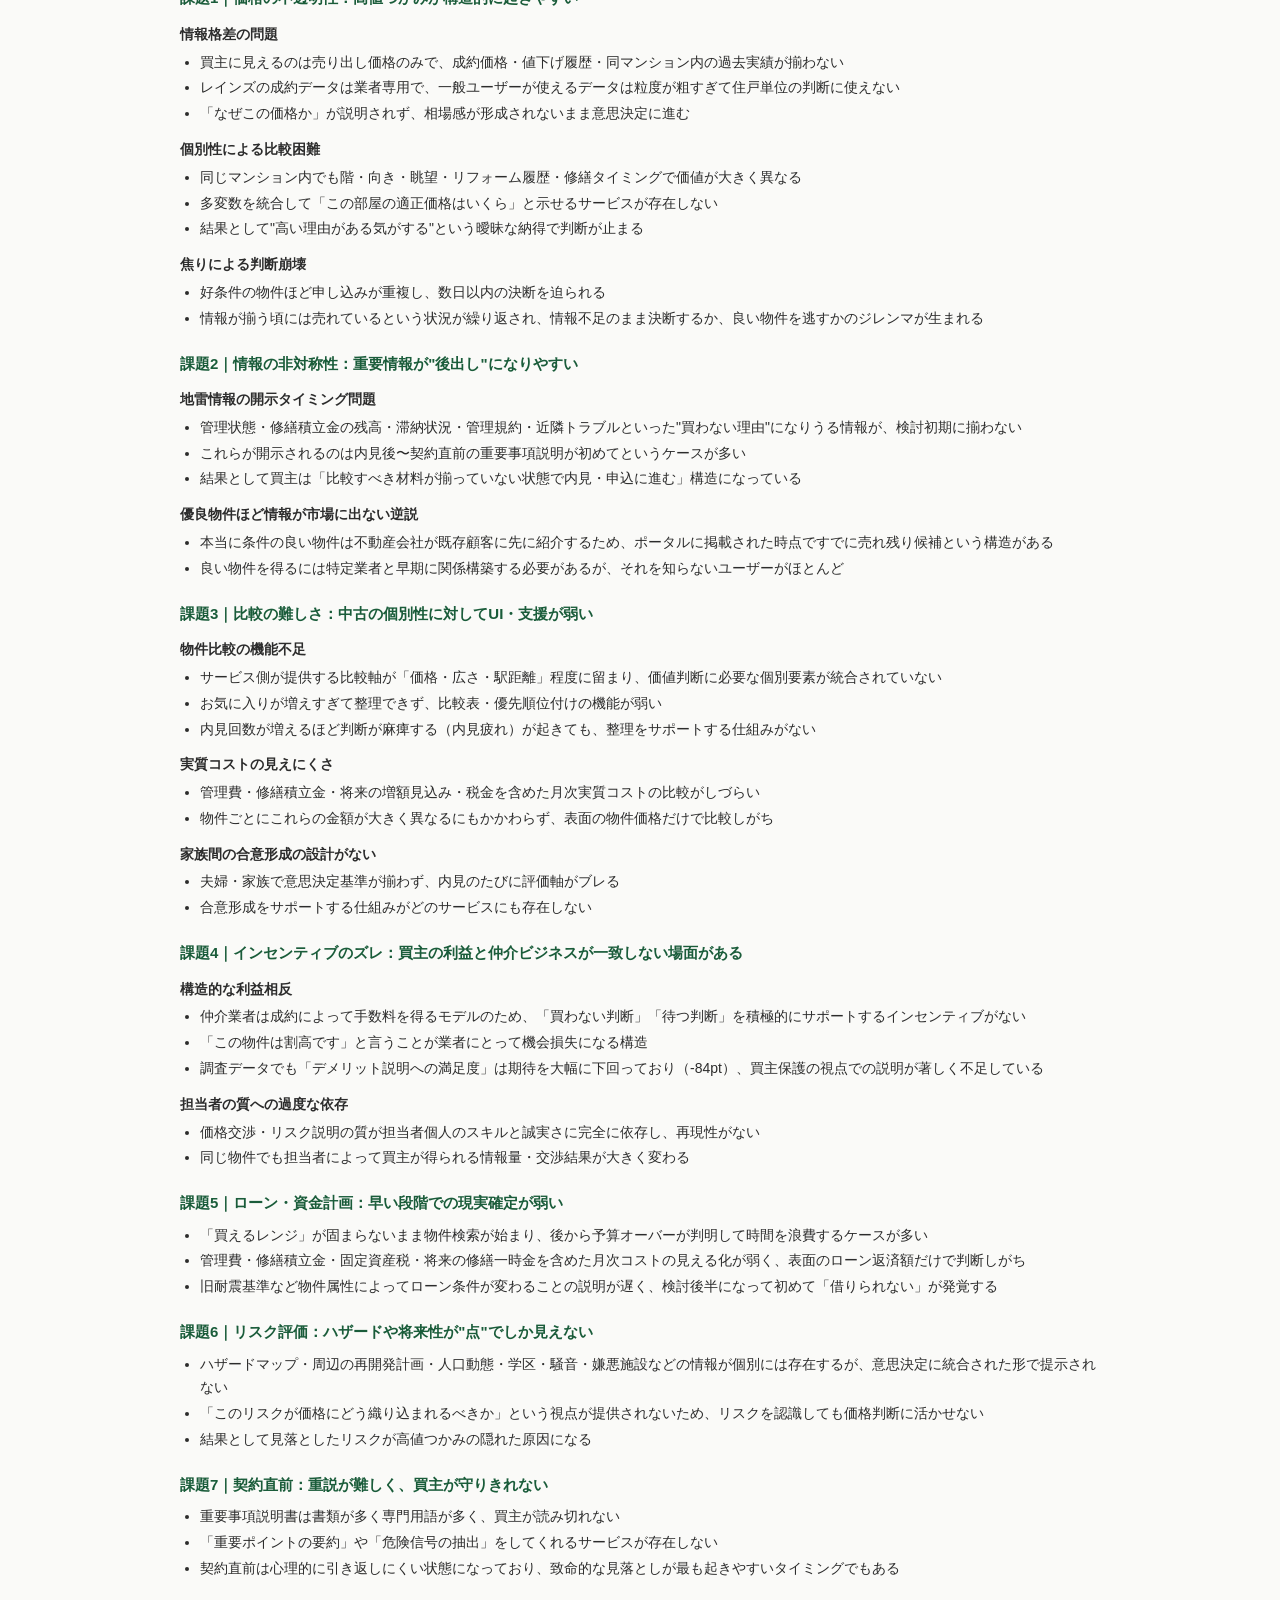
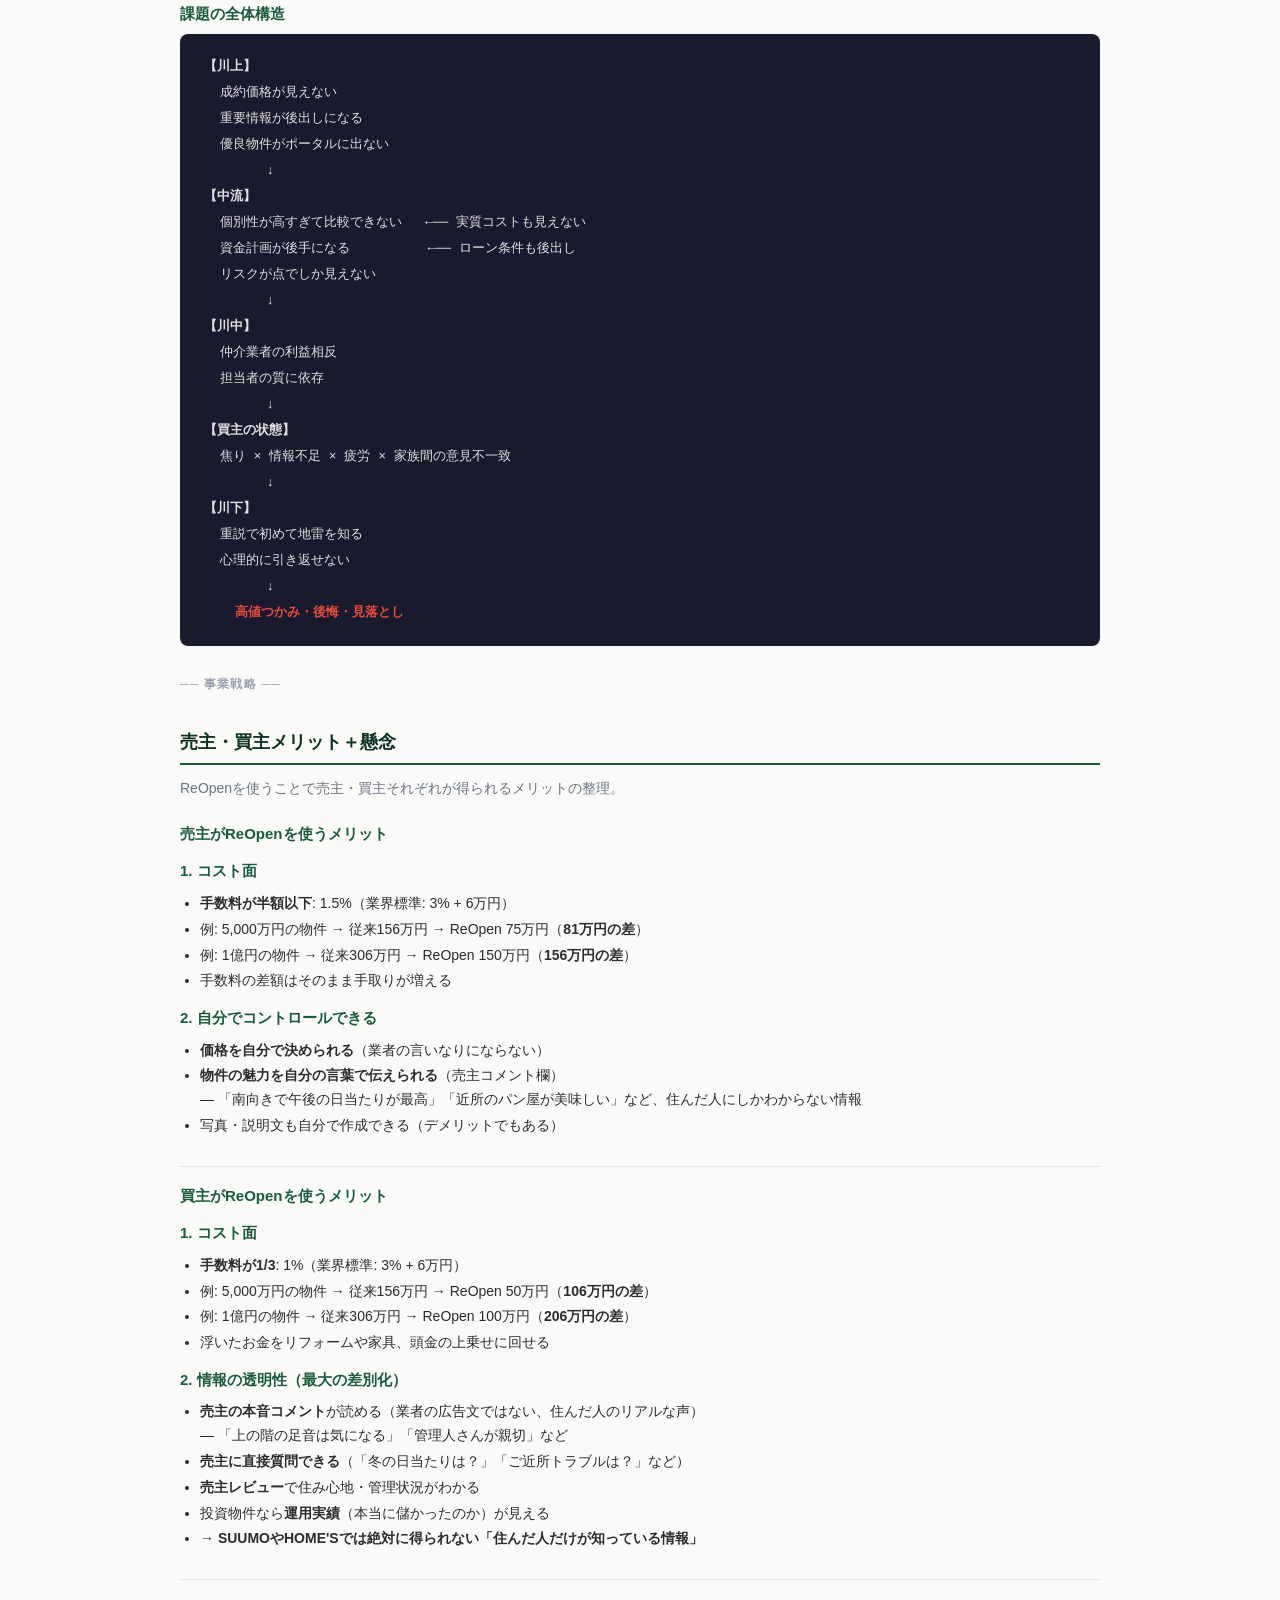
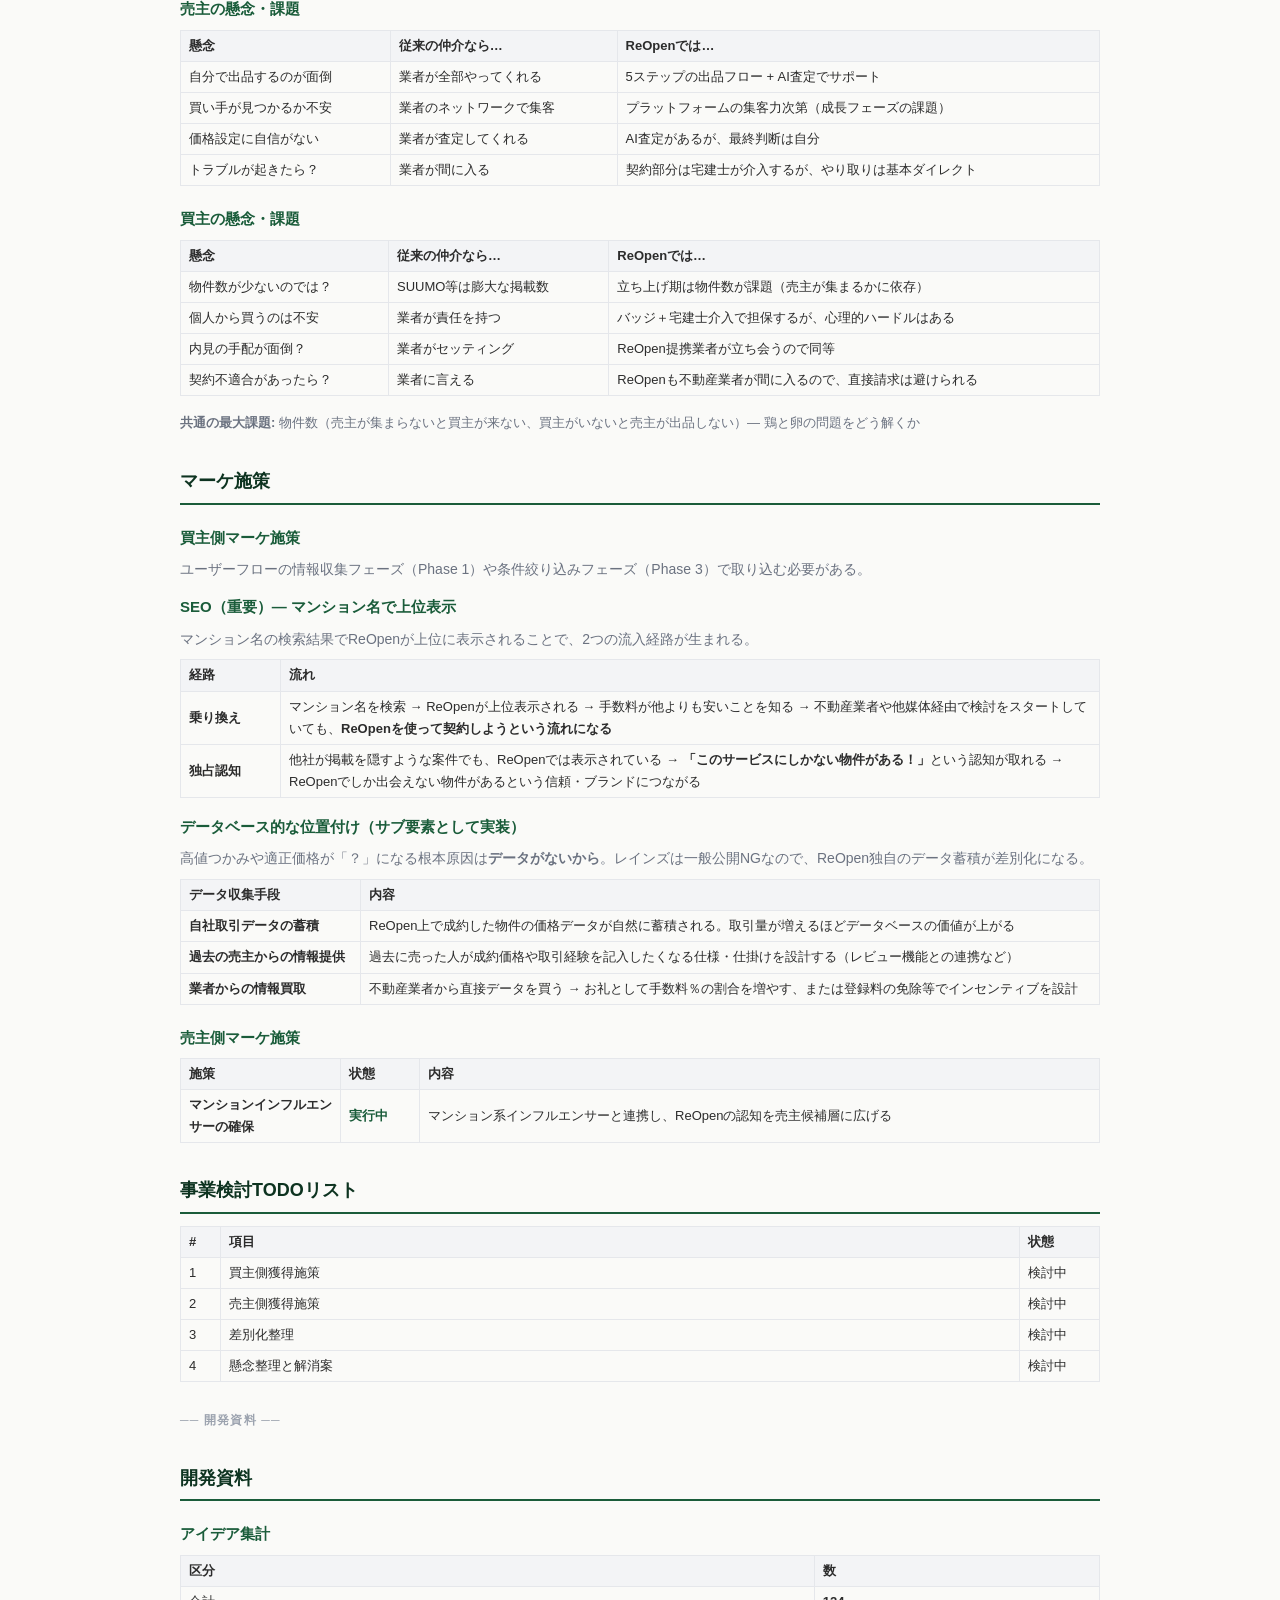
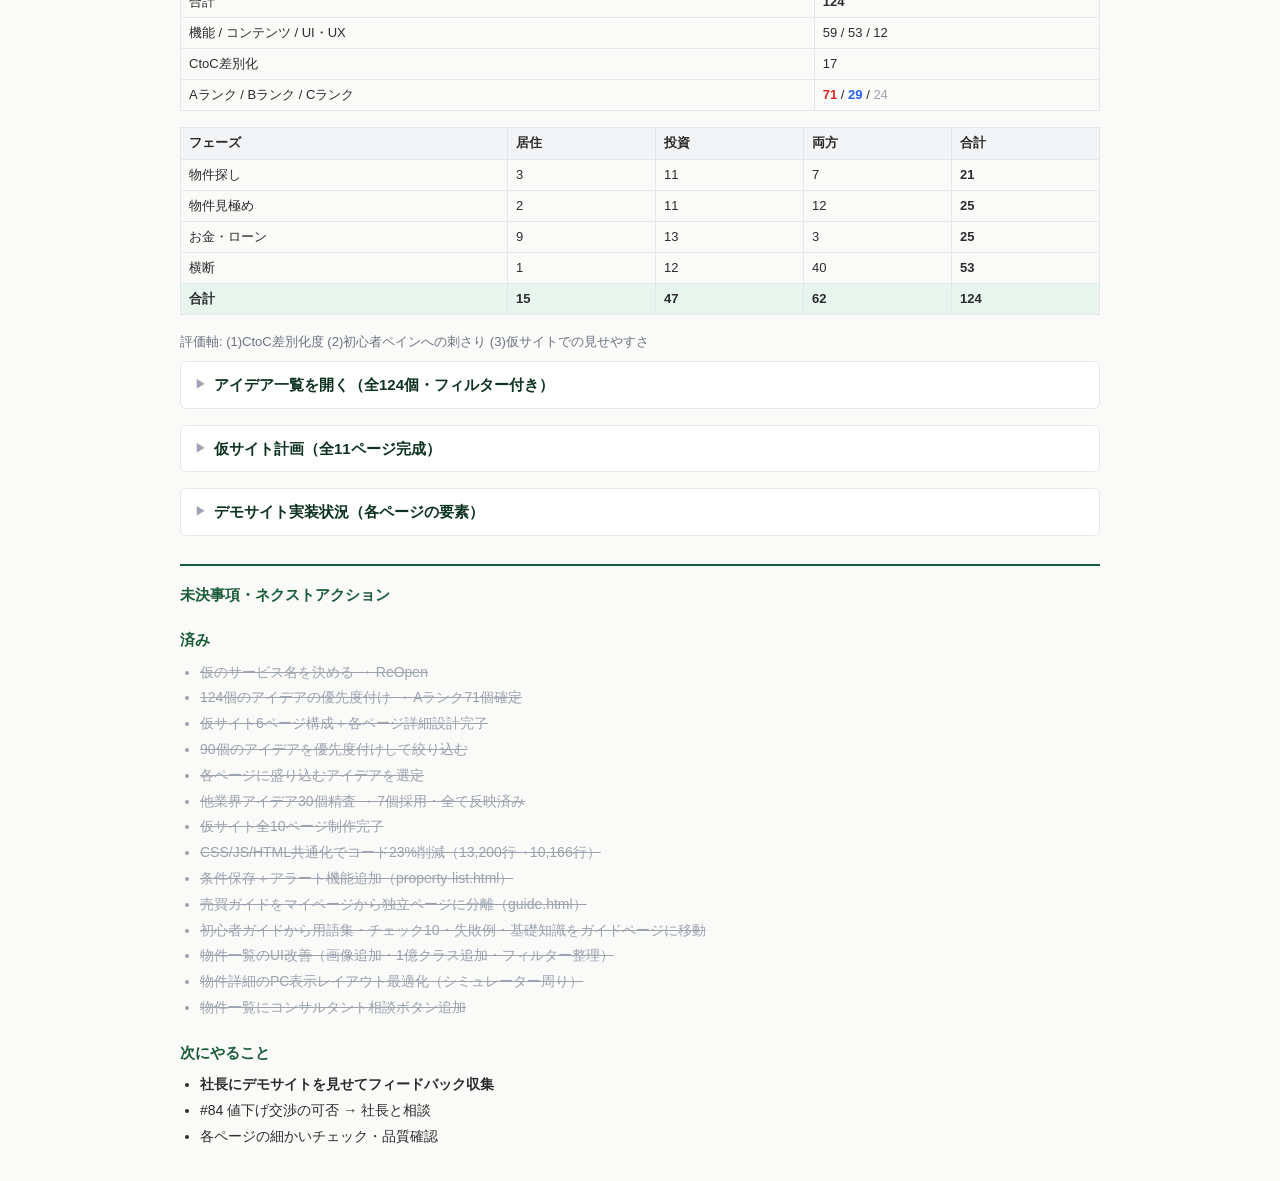
==== commit 08aecf1e: "ダッシュボード構造整理 + 最新サイト反映" ====
--- a/dashboard.html
+++ b/dashboard.html
@@ -17,10 +17,33 @@
 th{background:#f3f4f6;font-weight:600}
 ul{margin:4px 0 12px 20px;font-size:14px}
 li{margin:2px 0}
+p{font-size:14px}
 .meta{font-size:13px;color:#6b7280;margin-bottom:24px}
 .nav{display:flex;flex-wrap:wrap;gap:8px;margin:16px 0 24px;font-size:13px}
 .nav a{color:#1a5c3a;text-decoration:none;padding:4px 10px;border:1px solid #e5e7eb;border-radius:4px}
 .nav a:hover{background:#e8f5ee}
+/* セクショングループ見出し */
+.group-label{font-size:12px;font-weight:700;color:#9ca3af;letter-spacing:.1em;margin:28px 0 4px;text-transform:uppercase}
+/* 共通ユーティリティ */
+.sub-note{font-size:14px;color:#6b7280;margin-bottom:12px}
+.sub-note-sm{font-size:13px;color:#6b7280;margin-top:12px}
+.section-sep{margin-top:28px;padding-top:16px;border-top:1px solid #e5e7eb}
+.section-sep-bold{margin-top:28px;padding-top:16px;border-top:2px solid #1a5c3a}
+.sub-h{font-size:14px;color:#2c2c2c;margin:12px 0 4px}
+.mt12{margin-top:12px}
+/* 構造図（ダーク） */
+.struct-diagram{background:#1a1a2e;color:#e0e0e0;border-radius:8px;padding:20px 24px;font-size:13px;line-height:2;margin-bottom:20px;font-family:monospace}
+.struct-diagram .alert{color:#e74c3c}
+/* テーブル内の強調セル */
+.highlight{background:#e8f5ee;font-weight:600}
+.status-done{color:#1a5c3a;font-weight:700}
+/* ティア色 */
+.tier1{color:#dc2626}
+.tier2{color:#ea580c}
+.tier3{color:#2563eb}
+.hold{color:#92400e;background:#fef3c7;padding:1px 6px;border-radius:3px;font-size:11px}
+.done{text-decoration:line-through;color:#9ca3af}
+/* アイデアテーブル */
 .filters{display:flex;flex-wrap:wrap;gap:6px;margin:12px 0}
 .filters button{font-size:12px;padding:4px 10px;border:1px solid #e5e7eb;border-radius:4px;background:#fff;cursor:pointer;color:#2c2c2c}
 .filters button.active{background:#1a5c3a;color:#fff;border-color:#1a5c3a}
@@ -34,30 +57,38 @@
 .rank-b{color:#2563eb;font-weight:700}
 .rank-c{color:#9ca3af}
 .ctoc-mark{color:#dc2626;font-size:11px}
-.tier1{color:#dc2626}
-.tier2{color:#ea580c}
-.tier3{color:#2563eb}
-.hold{color:#92400e;background:#fef3c7;padding:1px 6px;border-radius:3px;font-size:11px}
-.done{text-decoration:line-through;color:#9ca3af}
-.highlight{background:#e8f5ee;font-weight:600}
+/* 折りたたみ */
+details{margin:8px 0 16px;border:1px solid #e5e7eb;border-radius:6px;background:#fff}
+details summary{padding:10px 14px;font-size:15px;font-weight:700;color:#0d3320;cursor:pointer;list-style:none;display:flex;align-items:center;gap:8px}
+details summary::before{content:'▶';font-size:11px;color:#9ca3af;transition:transform .2s}
+details[open] summary::before{transform:rotate(90deg)}
+details summary:hover{background:#f9fafb}
+details .fold-inner{padding:0 14px 14px}
 </style>
 </head>
 <body>
 
 <h1>Re<span>Open</span> 議論ボード</h1>
-<div class="meta">最終更新: 2026年3月5日 / 全11ページ完成・デモサイト構築済み</div>
+<div class="meta">最終更新: 2026年3月6日 / 全11ページ完成・デモサイト構築済み</div>
 
 <div class="nav">
 <a href="#concept">コンセプト</a>
+<a href="#ctoc">既存との違い</a>
 <a href="#pain">ペインポイント</a>
-<a href="#ctoc">CtoC差別化</a>
-<a href="#ideas">アイデア一覧</a>
-<a href="#site-plan">仮サイト計画</a>
-<a href="#demo-detail">デモサイト実装状況</a>
-<a href="#todo">未決事項</a>
+<a href="#user-flow">ユーザーフロー</a>
+<a href="#overprice">高値つかみ</a>
+<a href="#issues">現状課題</a>
+<a href="#merit">メリット・懸念</a>
+<a href="#marketing">マーケ施策</a>
+<a href="#biz-todo">事業TODO</a>
+<a href="#dev">開発資料</a>
 </div>
 
-<!-- コンセプト -->
+<!-- ═══════════════════════════════════════════
+     事業概要
+     ═══════════════════════════════════════════ -->
+<div class="group-label">── 事業概要 ──</div>
+
 <h2 id="concept">コンセプト</h2>
 <table>
 <tr><th>項目</th><th>内容</th></tr>
@@ -68,7 +99,7 @@
 <tr><td>チーム</td><td><strong>社長</strong>: 不動産プロ / <strong>ろりぃさん</strong>: 初心者目線のアイデア担当</td></tr>
 </table>
 
-<h3>競合との差別化</h3>
+<h2 id="ctoc">既存サービスとの違い</h2>
 <table>
 <tr><th>項目</th><th>既存サービス（SUUMO等）</th><th class="highlight">ReOpen</th></tr>
 <tr><td>出品者</td><td>不動産業者が掲載</td><td class="highlight">個人が自分で出品・値付け</td></tr>
@@ -77,7 +108,51 @@
 <tr><td>情報の透明性</td><td>広告的な情報が中心</td><td class="highlight">売主の生の声・運用実績等</td></tr>
 </table>
 
-<!-- ペインポイント -->
+<h3>CtoC差別化分析（全17個）</h3>
+<p class="sub-note">SUUMOやHOME'Sにできなくて、ReOpenだからできることは何か？</p>
+
+<h3 class="tier1">Tier 1: コアDNA（これがないとReOpenではない）</h3>
+<ul>
+<li><strong>#9</strong> 売主コメント欄 — 住んだ人の本音が見える。CtoC最大の情報優位性</li>
+<li><strong>#23</strong> 売主に質問機能 — メルカリの「コメント機能」に相当（価格交渉NG）</li>
+<li><strong>#87</strong> 本人確認・物件確認済バッジ — CtoC最大の不安「信頼性」を解決</li>
+<li><strong>#25</strong> 手数料比較 — 業界平均3%→1.5%の差額をリアルタイム表示。最強の訴求</li>
+</ul>
+
+<h3 class="tier2">Tier 2: 強力な差別化（CtoC体験を格段に高める）</h3>
+<ul>
+<li><strong>#21</strong> 売主レビュー機能 — 住み心地・管理状況・周辺環境のリアル情報</li>
+<li><strong>#50</strong> 売主の運用実績表示 — 「本当に儲かったのか？」が見える投資情報</li>
+<li><strong>#83</strong> AI価格査定 — 個人が値付けするCtoC特有の課題を解決（売主向け）</li>
+<li><strong>#89</strong> 内見予約カレンダー — ReOpen契約の現地業者が立ち会い・調整</li>
+</ul>
+
+<h3 class="tier3">Tier 3: エコシステム強化（成長フェーズで効く）</h3>
+<ul>
+<li><strong>#36</strong> 購入ステップ進捗バー — メルカリ風の取引ステータス可視化</li>
+<li><strong>#79</strong> オーナー同士のQ&Aコミュニティ — ユーザー数が増えてから有効</li>
+<li><strong>#84</strong> 値下げ交渉のマナーと相場ガイド <span class="hold">保留: 社長と要相談</span></li>
+</ul>
+
+<h3>差別化ストーリーまとめ</h3>
+<ul>
+<li><strong>情報の透明性</strong> — 売主の本音コメント・レビュー・運用実績（#9, #21, #50）</li>
+<li><strong>直接つながる</strong> — 売主への質問がダイレクト、内見はReOpen契約業者が手配（#23, #89）</li>
+<li><strong>信頼の仕組み</strong> — 本人確認・物件確認バッジ、AI価格査定（#87, #83）</li>
+<li><strong>圧倒的なコストメリット</strong> — 買主1%、売主1.5%（#25）</li>
+</ul>
+
+<h3>社長確認が必要な事項</h3>
+<ul>
+<li>値下げ交渉はReOpenでアリなのか？（#84の扱い）</li>
+<li>内見予約は実務上どこまでプラットフォーム化できるか？（#89）</li>
+</ul>
+
+<!-- ═══════════════════════════════════════════
+     市場分析
+     ═══════════════════════════════════════════ -->
+<div class="group-label">── 市場分析 ──</div>
+
 <h2 id="pain">初心者目線のペインポイント</h2>
 <ul>
 <li>1. そもそも何から始めればいいかわからない</li>
@@ -85,54 +160,375 @@
 <li>3. お金周り（ローン・諸費用）が不透明</li>
 <li>4. 契約・手続きの流れが複雑すぎる</li>
 <li>5. 適正な物件の価格がわからない</li>
-<li style="color:#ea580c">6. 利回りや収支の計算がわからない（投資）</li>
-<li style="color:#ea580c">7. 空室リスクや管理が不安（投資）</li>
-<li style="color:#ea580c">8. 投資用と居住用の違いがわからない（投資）</li>
-</ul>
-
-<!-- CtoC差別化 -->
-<h2 id="ctoc">CtoC差別化分析（全17個）</h2>
-<p style="font-size:14px;color:#6b7280;margin-bottom:12px">SUUMOやHOME'Sにできなくて、ReOpenだからできることは何か？</p>
-
-<h3 class="tier1">Tier 1: コアDNA（これがないとReOpenではない）</h3>
-<ul>
-<li><strong>#9</strong> 売主コメント欄 — 住んだ人の本音が見える。CtoC最大の情報優位性</li>
-<li><strong>#23</strong> 売主に質問機能 — メルカリの「コメント機能」に相当（価格交渉NG）</li>
-<li><strong>#87</strong> 本人確認・物件確認済バッジ — CtoC最大の不安「信頼性」を解決</li>
-<li><strong>#25</strong> 手数料比較 — 業界平均3%→1.5%の差額をリアルタイム表示。最強の訴求</li>
-</ul>
-
-<h3 class="tier2">Tier 2: 強力な差別化（CtoC体験を格段に高める）</h3>
-<ul>
-<li><strong>#21</strong> 売主レビュー機能 — 住み心地・管理状況・周辺環境のリアル情報</li>
-<li><strong>#50</strong> 売主の運用実績表示 — 「本当に儲かったのか？」が見える投資情報</li>
-<li><strong>#83</strong> AI価格査定 — 個人が値付けするCtoC特有の課題を解決（売主向け）</li>
-<li><strong>#89</strong> 内見予約カレンダー — ReOpen契約の現地業者が立ち会い・調整</li>
-</ul>
-
-<h3 class="tier3">Tier 3: エコシステム強化（成長フェーズで効く）</h3>
-<ul>
-<li><strong>#36</strong> 購入ステップ進捗バー — メルカリ風の取引ステータス可視化</li>
-<li><strong>#79</strong> オーナー同士のQ&Aコミュニティ — ユーザー数が増えてから有効</li>
-<li><strong>#84</strong> 値下げ交渉のマナーと相場ガイド <span class="hold">保留: 社長と要相談</span></li>
-</ul>
-
-<h3>差別化ストーリーまとめ</h3>
-<ul>
-<li><strong>情報の透明性</strong> — 売主の本音コメント・レビュー・運用実績（#9, #21, #50）</li>
-<li><strong>直接つながる</strong> — 売主への質問がダイレクト、内見はReOpen契約業者が手配（#23, #89）</li>
-<li><strong>信頼の仕組み</strong> — 本人確認・物件確認バッジ、AI価格査定（#87, #83）</li>
-<li><strong>圧倒的なコストメリット</strong> — 買主1%、売主1.5%（#25）</li>
-</ul>
-
-<h3>社長確認が必要な事項</h3>
-<ul>
-<li>値下げ交渉はReOpenでアリなのか？（#84の扱い）</li>
-<li>内見予約は実務上どこまでプラットフォーム化できるか？（#89）</li>
-</ul>
+<li class="tier2">6. 利回りや収支の計算がわからない（投資）</li>
+<li class="tier2">7. 空室リスクや管理が不安（投資）</li>
+<li class="tier2">8. 投資用と居住用の違いがわからない（投資）</li>
+</ul>
+
+<h2 id="user-flow">中古マンション購入の初心者ユーザーフロー</h2>
+<p class="sub-note">初めて中古マンションを買う人が、どんな流れ・心理で動くかを整理。ReOpenが各フェーズでどう関われるかを考える土台。</p>
+
+<h3>🔍 Phase 1｜きっかけ・情報収集（1〜3ヶ月）</h3>
+<table>
+<tr><th style="width:120px">トリガー</th><td>賃貸の更新タイミング / 結婚・出産・子供の入学 / 資産形成への関心</td></tr>
+<tr><th>行動</th><td>
+<ul style="margin:0">
+<li>SUUMOやHOME'Sで漠然と物件を眺める</li>
+<li>「中古マンション 買い方」「中古 vs 新築」などをGoogle検索</li>
+<li>SNS・YouTubeで購入体験談を収集</li>
+<li>大まかな予算感・相場を把握しようとする</li>
+</ul>
+</td></tr>
+</table>
+
+<h3>💰 Phase 2｜資金計画・ローン検討（1〜2ヶ月）</h3>
+<table>
+<tr><th style="width:120px">行動</th><td>
+<ul style="margin:0">
+<li>住宅ローンのシミュレーター（銀行サイト）で返済額を試算</li>
+<li>自己資金（頭金）がどれくらい出せるか確認</li>
+<li>事前審査・仮審査の存在を知る</li>
+<li>FP相談や銀行窓口に行く人も</li>
+</ul>
+</td></tr>
+<tr><th>不安・疑問のピーク</th><td>「いくら借りられる？」「諸費用って別にかかる？」「リノベ費用も含めてローンできる？」</td></tr>
+</table>
+
+<h3>🗺️ Phase 3｜エリア・条件の絞り込み（並行して進む）</h3>
+<ul>
+<li>通勤・通学・生活利便性からエリアを絞る</li>
+<li>「駅徒歩◯分以内」「築年数」「管理状態」などの優先順位を整理</li>
+<li>築古＋リノベ か 築浅そのまま か、方針を決める</li>
+</ul>
+
+<h3>🏢 Phase 4｜不動産会社との接触・内見（1〜4ヶ月）</h3>
+<table>
+<tr><th style="width:120px">行動</th><td>
+<ul style="margin:0">
+<li>SUUMOから問い合わせ → 仲介会社に連絡</li>
+<li>複数社に問い合わせ、または1社に絞って動く</li>
+<li>週末に2〜4件程度を内見</li>
+<li>管理組合の議事録・修繕積立金の状況を確認（後半になって気づく人も）</li>
+</ul>
+</td></tr>
+<tr><th>落とし穴</th><td>
+<ul style="margin:0">
+<li>担当者との相性で進捗が大きく変わる</li>
+<li>気に入った物件がすぐ売れてしまい焦りが生まれる</li>
+</ul>
+</td></tr>
+</table>
+
+<h3>📝 Phase 5｜購入申込・契約（1〜2週間）</h3>
+<ul>
+<li>1. 買付申込書を提出（価格交渉もここで）</li>
+<li>2. 重要事項説明を宅建士から受ける</li>
+<li>3. 売買契約を締結・手付金を支払う</li>
+<li>4. 住宅ローン本審査を申込む</li>
+</ul>
+
+<h3>🏦 Phase 6｜ローン実行・引き渡し（1〜2ヶ月）</h3>
+<ul>
+<li>ローン本審査の承認</li>
+<li>残代金決済・登記手続き（司法書士が立ち会い）</li>
+<li>鍵の引き渡し</li>
+</ul>
+
+<h3>🔨 Phase 7｜入居準備（任意・0〜3ヶ月）</h3>
+<ul>
+<li>リノベ・リフォームが必要な場合は業者選定・工事</li>
+<li>引越し手配</li>
+</ul>
+
+<h3>ユーザー心理の変化まとめ</h3>
+<table>
+<tr><th>フェーズ</th><th>感情</th></tr>
+<tr><td>🔍 情報収集期</td><td>漠然とした期待・不安</td></tr>
+<tr><td>💰 資金計画期</td><td>現実との直面・焦り</td></tr>
+<tr><td>🏢 内見期</td><td>ワクワク ↔ 妥協の連続</td></tr>
+<tr><td>📝 契約直前</td><td>大きな決断への緊張</td></tr>
+<tr><td>🏦 引き渡し後</td><td>達成感・新たな不安（管理・修繕）</td></tr>
+</table>
+
+<h2 id="overprice">なぜ高値つかみが起きるのか｜構造的原因の全体像</h2>
+
+<h3>全体構造図</h3>
+<div class="struct-diagram">
+<strong>【情報の非対称性】</strong><br>
+&nbsp;&nbsp;売り出し価格 → 誰でも見える<br>
+&nbsp;&nbsp;成約価格 &nbsp;&nbsp;&nbsp;&nbsp;→ 業者しか見えない<br>
+&nbsp;&nbsp;&nbsp;&nbsp;&nbsp;&nbsp;&nbsp;&nbsp;↓<br>
+<strong>【比較の困難さ】</strong><br>
+&nbsp;&nbsp;同じマンション内でも階・向き・管理状態・<br>
+&nbsp;&nbsp;修繕履歴が異なり「正しい比較対象」が存在しない<br>
+&nbsp;&nbsp;→ "高い理由がある気がする" で思考停止<br>
+&nbsp;&nbsp;&nbsp;&nbsp;&nbsp;&nbsp;&nbsp;&nbsp;↓<br>
+<strong>【エージェントの利益相反】</strong><br>
+&nbsp;&nbsp;仲介業者は成約させた方が手数料が入る<br>
+&nbsp;&nbsp;→ 割高であることを積極的に教えない<br>
+&nbsp;&nbsp;&nbsp;&nbsp;&nbsp;&nbsp;&nbsp;&nbsp;↓<br>
+<strong>【買主の焦り・経験不足】</strong><br>
+&nbsp;&nbsp;好条件物件ほどスピードが求められる<br>
+&nbsp;&nbsp;人生最大の買い物を素人が1〜2回だけ経験<br>
+&nbsp;&nbsp;&nbsp;&nbsp;&nbsp;&nbsp;&nbsp;&nbsp;↓<br>
+&nbsp;&nbsp;&nbsp;&nbsp;<strong class="alert">高値つかみ が発生</strong>
+</div>
+
+<h3>層1｜市場環境の問題（相場情報が構造的に見えない）</h3>
+<p class="sub-note">中古マンション市場は価格の透明性が構造的に低い。相場を知らないままに購入すると数百万円の損をしてしまうこともざらにある。「売り出し価格」はSUUMOで見えても、<strong>実際の成約価格（いくらで売れたか）は一般公開されていない</strong>。レインズの成約データは原則として業者しか閲覧できず、レインズマーケットインフォメーションで成約単価は確認できるが、マンション単位・住戸単位での詳細な適正価格判断には専門知識が必要という実態がある。</p>
+
+<h3>層2｜比較の難しさ（個別性が高すぎて「似た物件」が存在しない）</h3>
+<p class="sub-note" style="margin-bottom:8px">これが中古マンション特有の問題。新築や家電と違い、同じ物件が2つと存在しない。同じマンション内でも価値は大きく異なる：</p>
+<table>
+<tr><th>要素の種類</th><th>具体例</th></tr>
+<tr><td>物件固有の要素</td><td>階・向き・眺望・間取り・日照・角部屋か否か・リフォーム履歴と品質</td></tr>
+<tr><td>建物管理の要素</td><td>管理組合の運営状態・修繕積立金の残高・大規模修繕の直前か直後か・過去の修繕履歴</td></tr>
+</table>
+<p class="sub-note">これらが複合的に絡み合うと、買主は「似た物件」を正しく比較できなくなる。結果として<strong>「高い理由がある気がする」という曖昧な納得</strong>で判断が止まってしまう。適正な中古マンション価格を見極めるには専門知識が必要で、時間と手間もかかるのに、好条件の物件ほどスピードが求められるという二重のプレッシャーがかかる。</p>
+
+<h3>層3｜取引構造の問題（エージェントの利益相反）</h3>
+<p class="sub-note" style="margin-bottom:8px">これが最も構造的な原因。仲介業者は成約させることで仲介手数料を得るビジネスモデルのため、<strong>「この物件は割高です」と言うインセンティブが乏しい</strong>。営業マン全員が価格の根拠を細かく説明してくれるかというと、残念ながらそうではないというのが業界の現実。</p>
+<p class="sub-note">購入者が仲介担当者に期待した16項目のうち、<strong>「満足」が「期待」を上回ったのは3項目のみ</strong>で、「物件や購入のデメリットの説明」は期待と満足のギャップが特に大きかった（-84pt）というデータがそれを裏付けている。</p>
+
+<h3>層4｜買主の心理・行動の問題（焦りと情報不足の重なり）</h3>
+<p class="sub-note">条件の良い物件はポータルサイトには掲載されず、購入意欲が高い顧客ほど優先的に紹介されるため、ポータルに出た時点ですでに「売れ残り」の可能性があるという構造が<strong>「早く決めないと」という焦り</strong>を生む。さらに買主は一生に1〜2回しか経験しない取引に対し、売主・仲介側は何十件も経験したプロという<strong>圧倒的な経験非対称性</strong>がある。</p>
+
+<h2 id="issues">マンション購入時｜現状サービスの課題まとめ（買主側）</h2>
+
+<h3>課題1｜価格の不透明性：高値つかみが構造的に起きやすい</h3>
+
+<h3 class="sub-h">情報格差の問題</h3>
+<ul>
+<li>買主に見えるのは売り出し価格のみで、成約価格・値下げ履歴・同マンション内の過去実績が揃わない</li>
+<li>レインズの成約データは業者専用で、一般ユーザーが使えるデータは粒度が粗すぎて住戸単位の判断に使えない</li>
+<li>「なぜこの価格か」が説明されず、相場感が形成されないまま意思決定に進む</li>
+</ul>
+
+<h3 class="sub-h">個別性による比較困難</h3>
+<ul>
+<li>同じマンション内でも階・向き・眺望・リフォーム履歴・修繕タイミングで価値が大きく異なる</li>
+<li>多変数を統合して「この部屋の適正価格はいくら」と示せるサービスが存在しない</li>
+<li>結果として"高い理由がある気がする"という曖昧な納得で判断が止まる</li>
+</ul>
+
+<h3 class="sub-h">焦りによる判断崩壊</h3>
+<ul>
+<li>好条件の物件ほど申し込みが重複し、数日以内の決断を迫られる</li>
+<li>情報が揃う頃には売れているという状況が繰り返され、情報不足のまま決断するか、良い物件を逃すかのジレンマが生まれる</li>
+</ul>
+
+<h3>課題2｜情報の非対称性：重要情報が"後出し"になりやすい</h3>
+
+<h3 class="sub-h">地雷情報の開示タイミング問題</h3>
+<ul>
+<li>管理状態・修繕積立金の残高・滞納状況・管理規約・近隣トラブルといった"買わない理由"になりうる情報が、検討初期に揃わない</li>
+<li>これらが開示されるのは内見後〜契約直前の重要事項説明が初めてというケースが多い</li>
+<li>結果として買主は「比較すべき材料が揃っていない状態で内見・申込に進む」構造になっている</li>
+</ul>
+
+<h3 class="sub-h">優良物件ほど情報が市場に出ない逆説</h3>
+<ul>
+<li>本当に条件の良い物件は不動産会社が既存顧客に先に紹介するため、ポータルに掲載された時点ですでに売れ残り候補という構造がある</li>
+<li>良い物件を得るには特定業者と早期に関係構築する必要があるが、それを知らないユーザーがほとんど</li>
+</ul>
+
+<h3>課題3｜比較の難しさ：中古の個別性に対してUI・支援が弱い</h3>
+
+<h3 class="sub-h">物件比較の機能不足</h3>
+<ul>
+<li>サービス側が提供する比較軸が「価格・広さ・駅距離」程度に留まり、価値判断に必要な個別要素が統合されていない</li>
+<li>お気に入りが増えすぎて整理できず、比較表・優先順位付けの機能が弱い</li>
+<li>内見回数が増えるほど判断が麻痺する（内見疲れ）が起きても、整理をサポートする仕組みがない</li>
+</ul>
+
+<h3 class="sub-h">実質コストの見えにくさ</h3>
+<ul>
+<li>管理費・修繕積立金・将来の増額見込み・税金を含めた月次実質コストの比較がしづらい</li>
+<li>物件ごとにこれらの金額が大きく異なるにもかかわらず、表面の物件価格だけで比較しがち</li>
+</ul>
+
+<h3 class="sub-h">家族間の合意形成の設計がない</h3>
+<ul>
+<li>夫婦・家族で意思決定基準が揃わず、内見のたびに評価軸がブレる</li>
+<li>合意形成をサポートする仕組みがどのサービスにも存在しない</li>
+</ul>
+
+<h3>課題4｜インセンティブのズレ：買主の利益と仲介ビジネスが一致しない場面がある</h3>
+
+<h3 class="sub-h">構造的な利益相反</h3>
+<ul>
+<li>仲介業者は成約によって手数料を得るモデルのため、「買わない判断」「待つ判断」を積極的にサポートするインセンティブがない</li>
+<li>「この物件は割高です」と言うことが業者にとって機会損失になる構造</li>
+<li>調査データでも「デメリット説明への満足度」は期待を大幅に下回っており（-84pt）、買主保護の視点での説明が著しく不足している</li>
+</ul>
+
+<h3 class="sub-h">担当者の質への過度な依存</h3>
+<ul>
+<li>価格交渉・リスク説明の質が担当者個人のスキルと誠実さに完全に依存し、再現性がない</li>
+<li>同じ物件でも担当者によって買主が得られる情報量・交渉結果が大きく変わる</li>
+</ul>
+
+<h3>課題5｜ローン・資金計画：早い段階での現実確定が弱い</h3>
+<ul>
+<li>「買えるレンジ」が固まらないまま物件検索が始まり、後から予算オーバーが判明して時間を浪費するケースが多い</li>
+<li>管理費・修繕積立金・固定資産税・将来の修繕一時金を含めた月次コストの見える化が弱く、表面のローン返済額だけで判断しがち</li>
+<li>旧耐震基準など物件属性によってローン条件が変わることの説明が遅く、検討後半になって初めて「借りられない」が発覚する</li>
+</ul>
+
+<h3>課題6｜リスク評価：ハザードや将来性が"点"でしか見えない</h3>
+<ul>
+<li>ハザードマップ・周辺の再開発計画・人口動態・学区・騒音・嫌悪施設などの情報が個別には存在するが、意思決定に統合された形で提示されない</li>
+<li>「このリスクが価格にどう織り込まれるべきか」という視点が提供されないため、リスクを認識しても価格判断に活かせない</li>
+<li>結果として見落としたリスクが高値つかみの隠れた原因になる</li>
+</ul>
+
+<h3>課題7｜契約直前：重説が難しく、買主が守りきれない</h3>
+<ul>
+<li>重要事項説明書は書類が多く専門用語が多く、買主が読み切れない</li>
+<li>「重要ポイントの要約」や「危険信号の抽出」をしてくれるサービスが存在しない</li>
+<li>契約直前は心理的に引き返しにくい状態になっており、致命的な見落としが最も起きやすいタイミングでもある</li>
+</ul>
+
+<h3>課題の全体構造</h3>
+<div class="struct-diagram">
+<strong>【川上】</strong><br>
+&nbsp;&nbsp;成約価格が見えない<br>
+&nbsp;&nbsp;重要情報が後出しになる<br>
+&nbsp;&nbsp;優良物件がポータルに出ない<br>
+&nbsp;&nbsp;&nbsp;&nbsp;&nbsp;&nbsp;&nbsp;&nbsp;↓<br>
+<strong>【中流】</strong><br>
+&nbsp;&nbsp;個別性が高すぎて比較できない &nbsp;&nbsp;←── 実質コストも見えない<br>
+&nbsp;&nbsp;資金計画が後手になる &nbsp;&nbsp;&nbsp;&nbsp;&nbsp;&nbsp;&nbsp;&nbsp;&nbsp;←── ローン条件も後出し<br>
+&nbsp;&nbsp;リスクが点でしか見えない<br>
+&nbsp;&nbsp;&nbsp;&nbsp;&nbsp;&nbsp;&nbsp;&nbsp;↓<br>
+<strong>【川中】</strong><br>
+&nbsp;&nbsp;仲介業者の利益相反<br>
+&nbsp;&nbsp;担当者の質に依存<br>
+&nbsp;&nbsp;&nbsp;&nbsp;&nbsp;&nbsp;&nbsp;&nbsp;↓<br>
+<strong>【買主の状態】</strong><br>
+&nbsp;&nbsp;焦り × 情報不足 × 疲労 × 家族間の意見不一致<br>
+&nbsp;&nbsp;&nbsp;&nbsp;&nbsp;&nbsp;&nbsp;&nbsp;↓<br>
+<strong>【川下】</strong><br>
+&nbsp;&nbsp;重説で初めて地雷を知る<br>
+&nbsp;&nbsp;心理的に引き返せない<br>
+&nbsp;&nbsp;&nbsp;&nbsp;&nbsp;&nbsp;&nbsp;&nbsp;↓<br>
+&nbsp;&nbsp;&nbsp;&nbsp;<strong class="alert">高値つかみ・後悔・見落とし</strong>
+</div>
+
+<!-- ═══════════════════════════════════════════
+     事業戦略
+     ═══════════════════════════════════════════ -->
+<div class="group-label">── 事業戦略 ──</div>
+
+<h2 id="merit">売主・買主メリット＋懸念</h2>
+<p class="sub-note">ReOpenを使うことで売主・買主それぞれが得られるメリットの整理。</p>
+
+<h3>売主がReOpenを使うメリット</h3>
+
+<h3 class="mt12">1. コスト面</h3>
+<ul>
+<li><strong>手数料が半額以下</strong>: 1.5%（業界標準: 3% + 6万円）</li>
+<li>例: 5,000万円の物件 → 従来156万円 → ReOpen 75万円（<strong>81万円の差</strong>）</li>
+<li>例: 1億円の物件 → 従来306万円 → ReOpen 150万円（<strong>156万円の差</strong>）</li>
+<li>手数料の差額はそのまま手取りが増える</li>
+</ul>
+
+<h3 class="mt12">2. 自分でコントロールできる</h3>
+<ul>
+<li><strong>価格を自分で決められる</strong>（業者の言いなりにならない）</li>
+<li><strong>物件の魅力を自分の言葉で伝えられる</strong>（売主コメント欄）
+  <br>— 「南向きで午後の日当たりが最高」「近所のパン屋が美味しい」など、住んだ人にしかわからない情報</li>
+<li>写真・説明文も自分で作成できる（デメリットでもある）</li>
+</ul>
+
+<h3 class="section-sep">買主がReOpenを使うメリット</h3>
+
+<h3 class="mt12">1. コスト面</h3>
+<ul>
+<li><strong>手数料が1/3</strong>: 1%（業界標準: 3% + 6万円）</li>
+<li>例: 5,000万円の物件 → 従来156万円 → ReOpen 50万円（<strong>106万円の差</strong>）</li>
+<li>例: 1億円の物件 → 従来306万円 → ReOpen 100万円（<strong>206万円の差</strong>）</li>
+<li>浮いたお金をリフォームや家具、頭金の上乗せに回せる</li>
+</ul>
+
+<h3 class="mt12">2. 情報の透明性（最大の差別化）</h3>
+<ul>
+<li><strong>売主の本音コメント</strong>が読める（業者の広告文ではない、住んだ人のリアルな声）
+  <br>— 「上の階の足音は気になる」「管理人さんが親切」など</li>
+<li><strong>売主に直接質問できる</strong>（「冬の日当たりは？」「ご近所トラブルは？」など）</li>
+<li><strong>売主レビュー</strong>で住み心地・管理状況がわかる</li>
+<li>投資物件なら<strong>運用実績</strong>（本当に儲かったのか）が見える</li>
+<li>→ <strong>SUUMOやHOME'Sでは絶対に得られない「住んだ人だけが知っている情報」</strong></li>
+</ul>
+
+<h3 class="section-sep">売主の懸念・課題</h3>
+<table>
+<tr><th>懸念</th><th>従来の仲介なら…</th><th>ReOpenでは…</th></tr>
+<tr><td>自分で出品するのが面倒</td><td>業者が全部やってくれる</td><td>5ステップの出品フロー + AI査定でサポート</td></tr>
+<tr><td>買い手が見つかるか不安</td><td>業者のネットワークで集客</td><td>プラットフォームの集客力次第（成長フェーズの課題）</td></tr>
+<tr><td>価格設定に自信がない</td><td>業者が査定してくれる</td><td>AI査定があるが、最終判断は自分</td></tr>
+<tr><td>トラブルが起きたら？</td><td>業者が間に入る</td><td>契約部分は宅建士が介入するが、やり取りは基本ダイレクト</td></tr>
+</table>
+
+<h3>買主の懸念・課題</h3>
+<table>
+<tr><th>懸念</th><th>従来の仲介なら…</th><th>ReOpenでは…</th></tr>
+<tr><td>物件数が少ないのでは？</td><td>SUUMO等は膨大な掲載数</td><td>立ち上げ期は物件数が課題（売主が集まるかに依存）</td></tr>
+<tr><td>個人から買うのは不安</td><td>業者が責任を持つ</td><td>バッジ＋宅建士介入で担保するが、心理的ハードルはある</td></tr>
+<tr><td>内見の手配が面倒？</td><td>業者がセッティング</td><td>ReOpen提携業者が立ち会うので同等</td></tr>
+<tr><td>契約不適合があったら？</td><td>業者に言える</td><td>ReOpenも不動産業者が間に入るので、直接請求は避けられる</td></tr>
+</table>
+
+<p class="sub-note-sm"><strong>共通の最大課題:</strong> 物件数（売主が集まらないと買主が来ない、買主がいないと売主が出品しない）— 鶏と卵の問題をどう解くか</p>
+
+<h2 id="marketing">マーケ施策</h2>
+
+<h3>買主側マーケ施策</h3>
+<p class="sub-note" style="margin-bottom:8px">ユーザーフローの情報収集フェーズ（Phase 1）や条件絞り込みフェーズ（Phase 3）で取り込む必要がある。</p>
+
+<h3 class="mt12">SEO（重要）— マンション名で上位表示</h3>
+<p class="sub-note" style="margin-bottom:8px">マンション名の検索結果でReOpenが上位に表示されることで、2つの流入経路が生まれる。</p>
+
+<table>
+<tr><th style="width:100px">経路</th><th>流れ</th></tr>
+<tr><td><strong>乗り換え</strong></td><td>マンション名を検索 → ReOpenが上位表示される → 手数料が他よりも安いことを知る → 不動産業者や他媒体経由で検討をスタートしていても、<strong>ReOpenを使って契約しようという流れになる</strong></td></tr>
+<tr><td><strong>独占認知</strong></td><td>他社が掲載を隠すような案件でも、ReOpenでは表示されている → <strong>「このサービスにしかない物件がある！」</strong>という認知が取れる → ReOpenでしか出会えない物件があるという信頼・ブランドにつながる</td></tr>
+</table>
+
+<h3 class="mt12">データベース的な位置付け（サブ要素として実装）</h3>
+<p class="sub-note" style="margin-bottom:8px">高値つかみや適正価格が「？」になる根本原因は<strong>データがないから</strong>。レインズは一般公開NGなので、ReOpen独自のデータ蓄積が差別化になる。</p>
+
+<table>
+<tr><th style="width:180px">データ収集手段</th><th>内容</th></tr>
+<tr><td><strong>自社取引データの蓄積</strong></td><td>ReOpen上で成約した物件の価格データが自然に蓄積される。取引量が増えるほどデータベースの価値が上がる</td></tr>
+<tr><td><strong>過去の売主からの情報提供</strong></td><td>過去に売った人が成約価格や取引経験を記入したくなる仕様・仕掛けを設計する（レビュー機能との連携など）</td></tr>
+<tr><td><strong>業者からの情報買取</strong></td><td>不動産業者から直接データを買う → お礼として手数料％の割合を増やす、または登録料の免除等でインセンティブを設計</td></tr>
+</table>
+
+<h3>売主側マーケ施策</h3>
+<table>
+<tr><th style="width:160px">施策</th><th>状態</th><th>内容</th></tr>
+<tr><td><strong>マンションインフルエンサーの確保</strong></td><td class="status-done">実行中</td><td>マンション系インフルエンサーと連携し、ReOpenの認知を売主候補層に広げる</td></tr>
+</table>
+
+<h2 id="biz-todo">事業検討TODOリスト</h2>
+<table>
+<tr><th style="width:40px">#</th><th>項目</th><th style="width:80px">状態</th></tr>
+<tr><td>1</td><td>買主側獲得施策</td><td>検討中</td></tr>
+<tr><td>2</td><td>売主側獲得施策</td><td>検討中</td></tr>
+<tr><td>3</td><td>差別化整理</td><td>検討中</td></tr>
+<tr><td>4</td><td>懸念整理と解消案</td><td>検討中</td></tr>
+</table>
+
+<!-- ═══════════════════════════════════════════
+     開発資料
+     ═══════════════════════════════════════════ -->
+<div class="group-label">── 開発資料 ──</div>
+
+<h2 id="dev">開発資料</h2>
 
 <!-- アイデア集計 -->
-<h2>アイデア集計</h2>
+<h3>アイデア集計</h3>
 <table>
 <tr><th>区分</th><th>数</th></tr>
 <tr><td>合計</td><td><strong>124</strong></td></tr>
@@ -148,10 +544,12 @@
 <tr><td>横断</td><td>1</td><td>12</td><td>40</td><td><strong>53</strong></td></tr>
 <tr style="background:#e8f5ee;font-weight:700"><td>合計</td><td>15</td><td>47</td><td>62</td><td><strong>124</strong></td></tr>
 </table>
-<p style="font-size:13px;color:#6b7280">評価軸: (1)CtoC差別化度 (2)初心者ペインへの刺さり (3)仮サイトでの見せやすさ</p>
+<p class="sub-note-sm">評価軸: (1)CtoC差別化度 (2)初心者ペインへの刺さり (3)仮サイトでの見せやすさ</p>
 
 <!-- アイデア一覧 -->
-<h2 id="ideas">アイデア一覧（全124個）</h2>
+<details>
+<summary>アイデア一覧を開く（全124個・フィルター付き）</summary>
+<div class="fold-inner">
 
 <div class="filters">
 <button class="active" onclick="filter('all')">すべて</button>
@@ -177,26 +575,35 @@
 <tbody id="ideas-body"></tbody>
 </table>
 
+</div>
+</details>
+
 <!-- 仮サイト計画 -->
-<h2 id="site-plan">仮サイト（全11ページ完成）</h2>
+<details>
+<summary>仮サイト計画（全11ページ完成）</summary>
+<div class="fold-inner">
 <table>
 <tr><th>#</th><th>ページ</th><th>ファイル</th><th>状態</th></tr>
-<tr><td>1</td><td>LP（未会員向け）</td><td>index.html</td><td style="color:#1a5c3a;font-weight:700">完成</td></tr>
-<tr><td>2</td><td>ホーム（ログイン後）</td><td>home.html</td><td style="color:#1a5c3a;font-weight:700">完成</td></tr>
-<tr><td>3</td><td>物件一覧（区分）</td><td>property-list.html</td><td style="color:#1a5c3a;font-weight:700">完成</td></tr>
-<tr><td>4</td><td>物件詳細</td><td>property-detail.html</td><td style="color:#1a5c3a;font-weight:700">完成</td></tr>
-<tr><td>5</td><td>初心者ガイド</td><td>beginners-guide.html</td><td style="color:#1a5c3a;font-weight:700">完成</td></tr>
-<tr><td>6</td><td>サービスの特徴</td><td>features.html</td><td style="color:#1a5c3a;font-weight:700">完成</td></tr>
-<tr><td>7</td><td>マイページ</td><td>mypage.html</td><td style="color:#1a5c3a;font-weight:700">完成</td></tr>
-<tr><td>8</td><td>登録+好み診断</td><td>register.html</td><td style="color:#1a5c3a;font-weight:700">完成</td></tr>
-<tr><td>9</td><td>出品フロー</td><td>sell.html</td><td style="color:#1a5c3a;font-weight:700">完成</td></tr>
-<tr><td>10</td><td>一棟投資用マンション一覧</td><td>building-list.html</td><td style="color:#1a5c3a;font-weight:700">完成</td></tr>
-<tr><td>11</td><td>売買ガイド</td><td>guide.html</td><td style="color:#1a5c3a;font-weight:700">完成 <span style="font-size:11px;color:#2563eb">NEW</span></td></tr>
-</table>
+<tr><td>1</td><td>LP（未会員向け）</td><td>index.html</td><td class="status-done">完成</td></tr>
+<tr><td>2</td><td>ホーム（ログイン後）</td><td>home.html</td><td class="status-done">完成</td></tr>
+<tr><td>3</td><td>物件一覧（区分）</td><td>property-list.html</td><td class="status-done">完成</td></tr>
+<tr><td>4</td><td>物件詳細</td><td>property-detail.html</td><td class="status-done">完成</td></tr>
+<tr><td>5</td><td>初心者ガイド</td><td>beginners-guide.html</td><td class="status-done">完成</td></tr>
+<tr><td>6</td><td>サービスの特徴</td><td>features.html</td><td class="status-done">完成</td></tr>
+<tr><td>7</td><td>マイページ</td><td>mypage.html</td><td class="status-done">完成</td></tr>
+<tr><td>8</td><td>登録+好み診断</td><td>register.html</td><td class="status-done">完成</td></tr>
+<tr><td>9</td><td>出品フロー</td><td>sell.html</td><td class="status-done">完成</td></tr>
+<tr><td>10</td><td>一棟投資用マンション一覧</td><td>building-list.html</td><td class="status-done">完成</td></tr>
+<tr><td>11</td><td>売買ガイド</td><td>guide.html</td><td class="status-done">完成</td></tr>
+</table>
+</div>
+</details>
 
 <!-- デモサイト実装状況 -->
-<h2 id="demo-detail">デモサイト実装状況（各ページの要素）</h2>
-<p style="font-size:13px;color:#6b7280;margin-bottom:16px">デモサイトに実装済みの機能・UI要素の一覧。社長に「何ができるか」を見せるための整理。</p>
+<details>
+<summary>デモサイト実装状況（各ページの要素）</summary>
+<div class="fold-inner">
+<p class="sub-note" style="margin-bottom:16px">デモサイトに実装済みの機能・UI要素の一覧。社長に「何ができるか」を見せるための整理。</p>
 
 <h3>1. LP — index.html（未会員向けランディングページ）</h3>
 <ul>
@@ -295,7 +702,7 @@
 <li>区分マンション一覧（property-list.html）との相互リンク</li>
 </ul>
 
-<h3>11. 売買ガイド — guide.html <span style="color:#2563eb">NEW</span></h3>
+<h3>11. 売買ガイド — guide.html</h3>
 <ul>
 <li>マイページから独立した専用ガイドページ</li>
 <li>カテゴリナビ（8カテゴリ、スティッキー固定）</li>
@@ -318,8 +725,11 @@
 <li>フッターにサービスリンク・サポートリンク（売買ガイド含む）</li>
 </ul>
 
+</div>
+</details>
+
 <!-- 未決事項 -->
-<h2 id="todo">未決事項・ネクストアクション</h2>
+<h3 class="section-sep-bold">未決事項・ネクストアクション</h3>
 <h3>済み</h3>
 <ul>
 <li class="done">仮のサービス名を決める → ReOpen</li>
@@ -391,7 +801,6 @@
     r.style.display = show ? '' : 'none';
     if (show) count++;
   });
-  // フェーズ行の表示/非表示
   rows.forEach(r => {
     if (r.className !== 'phase-row') return;
     const ph = r.dataset.phase;
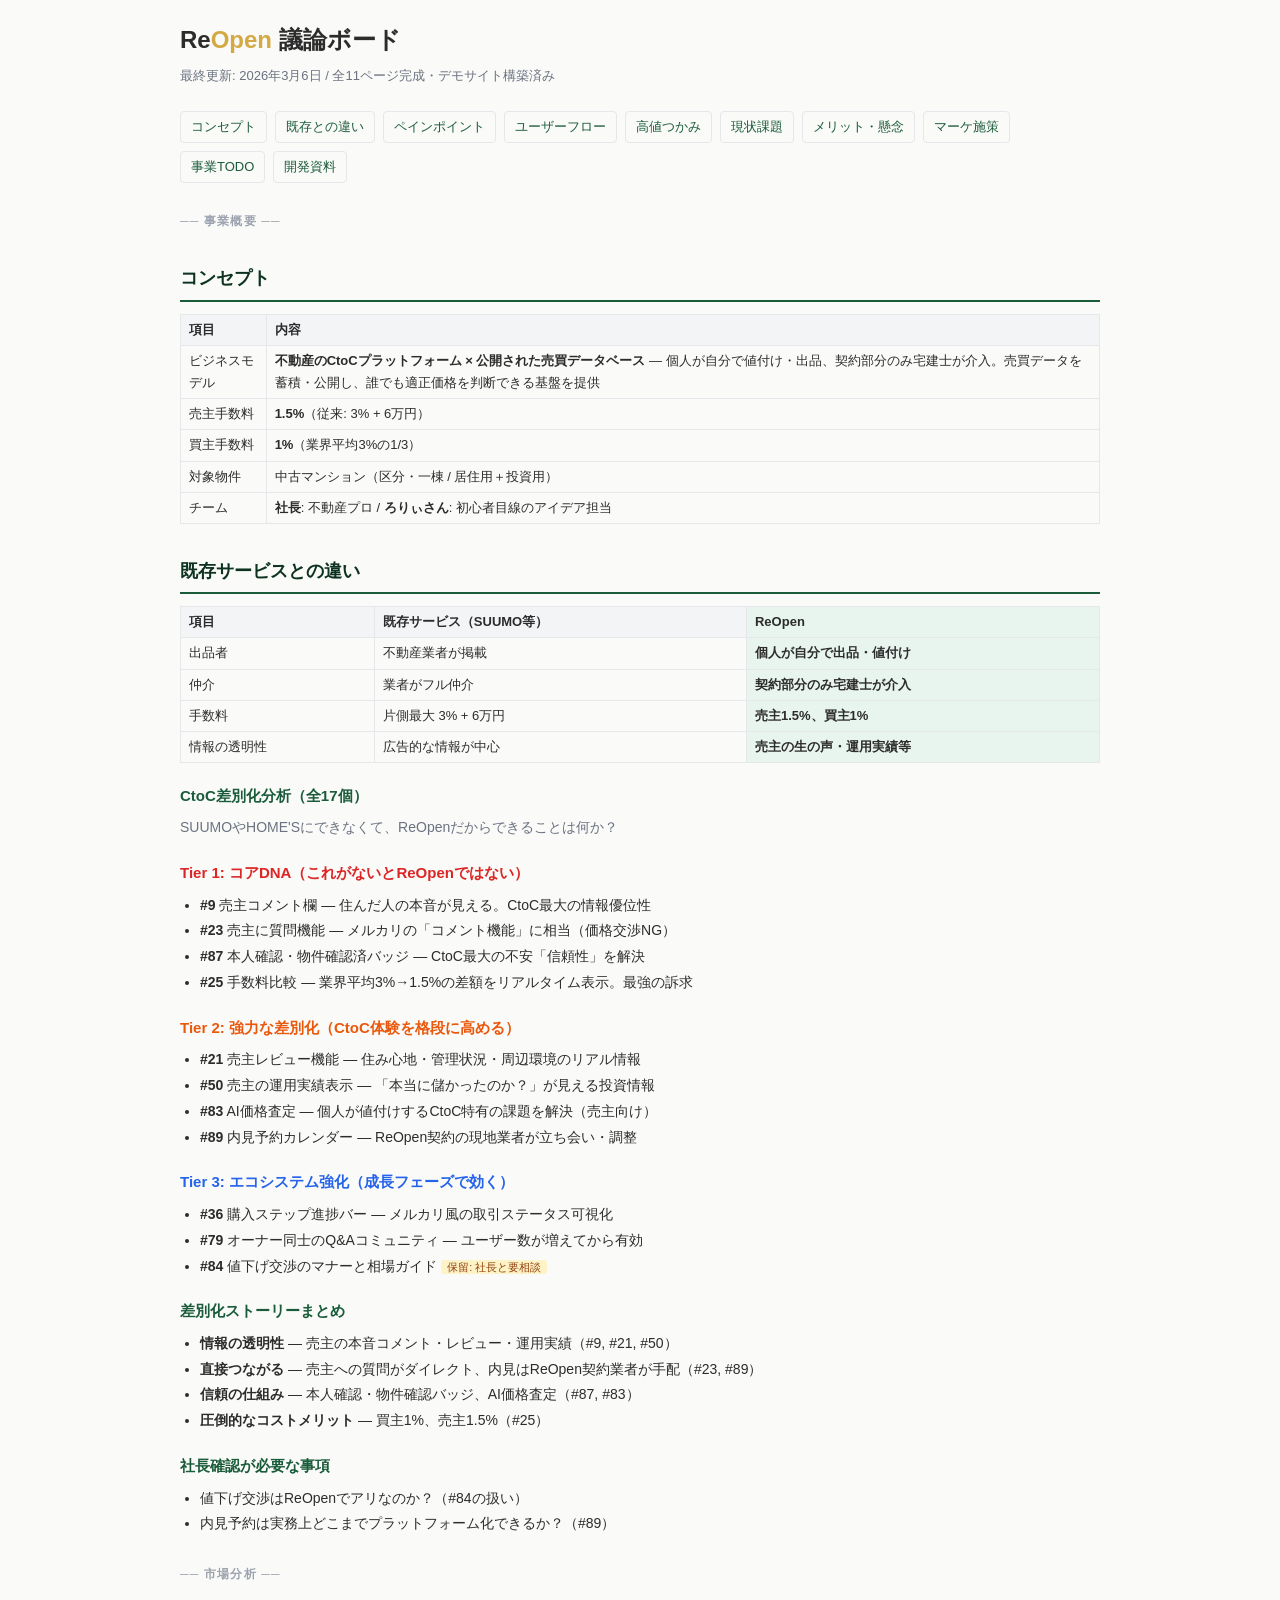
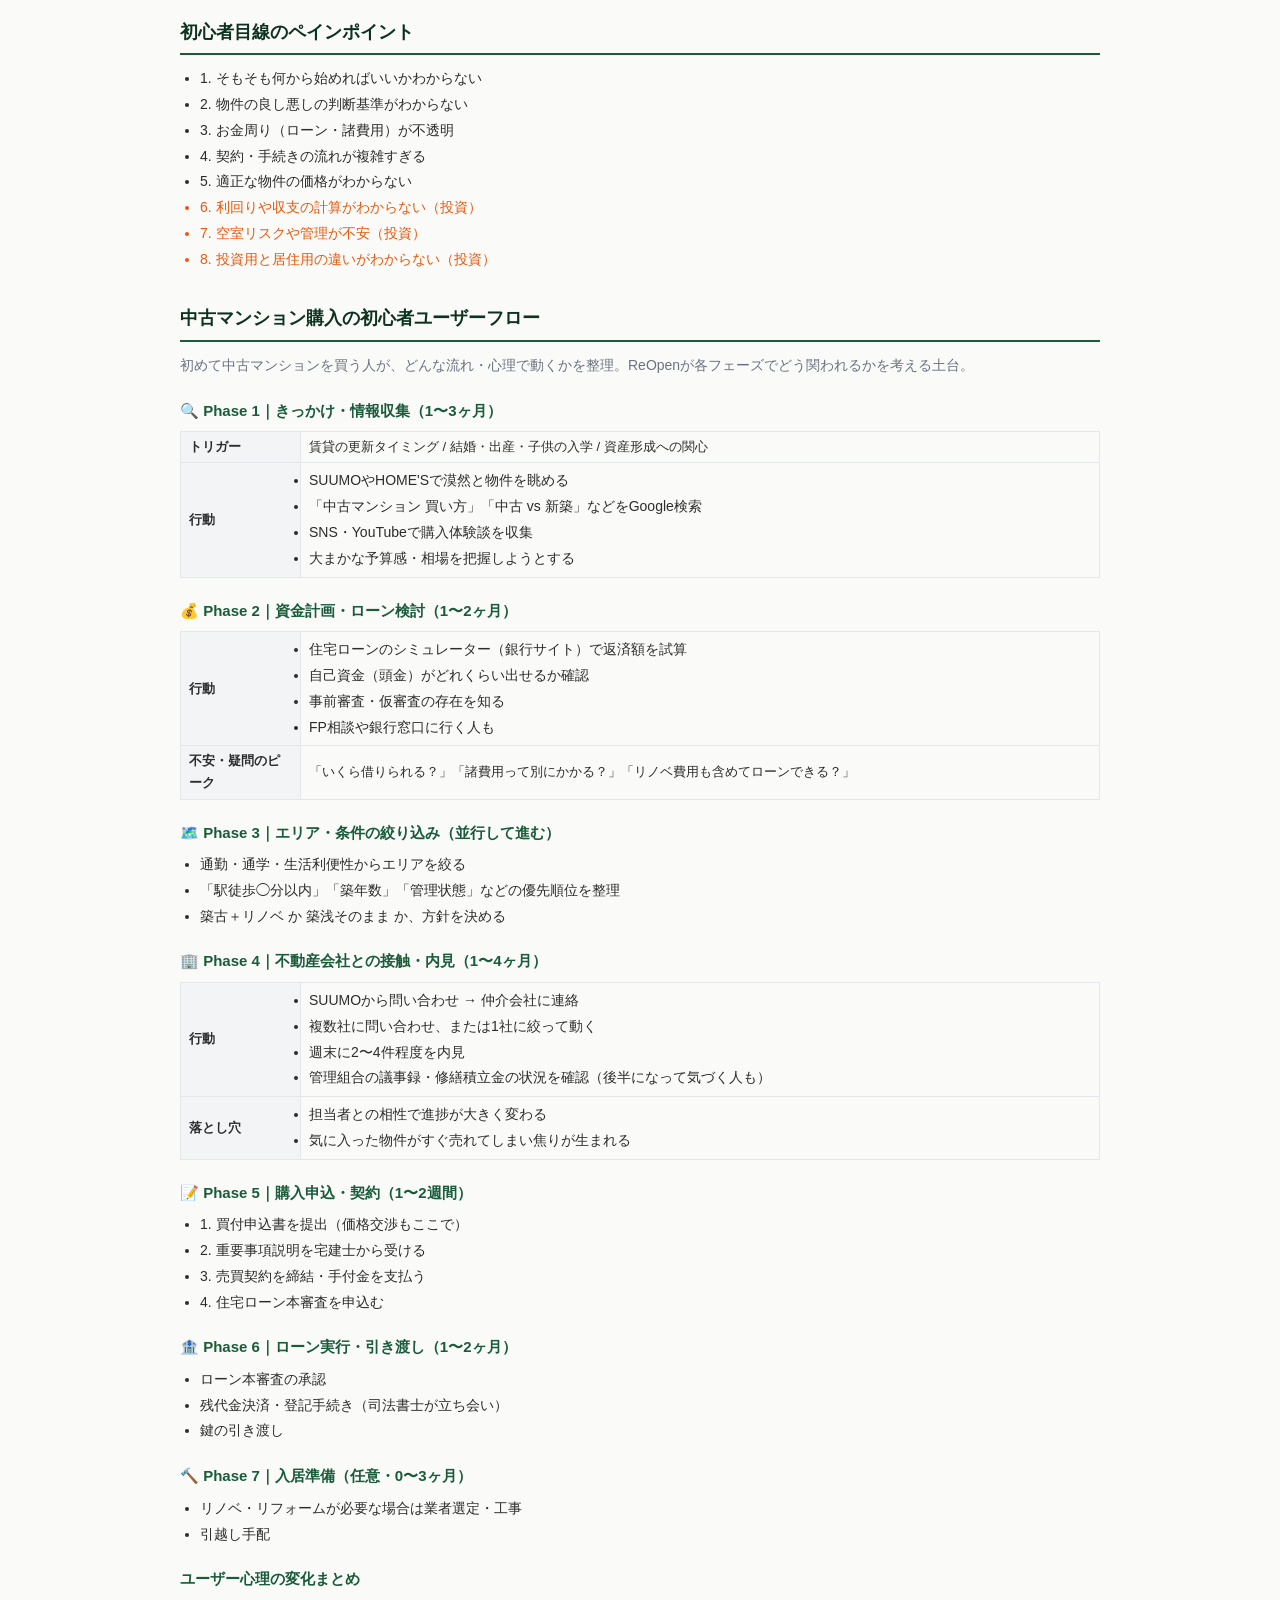
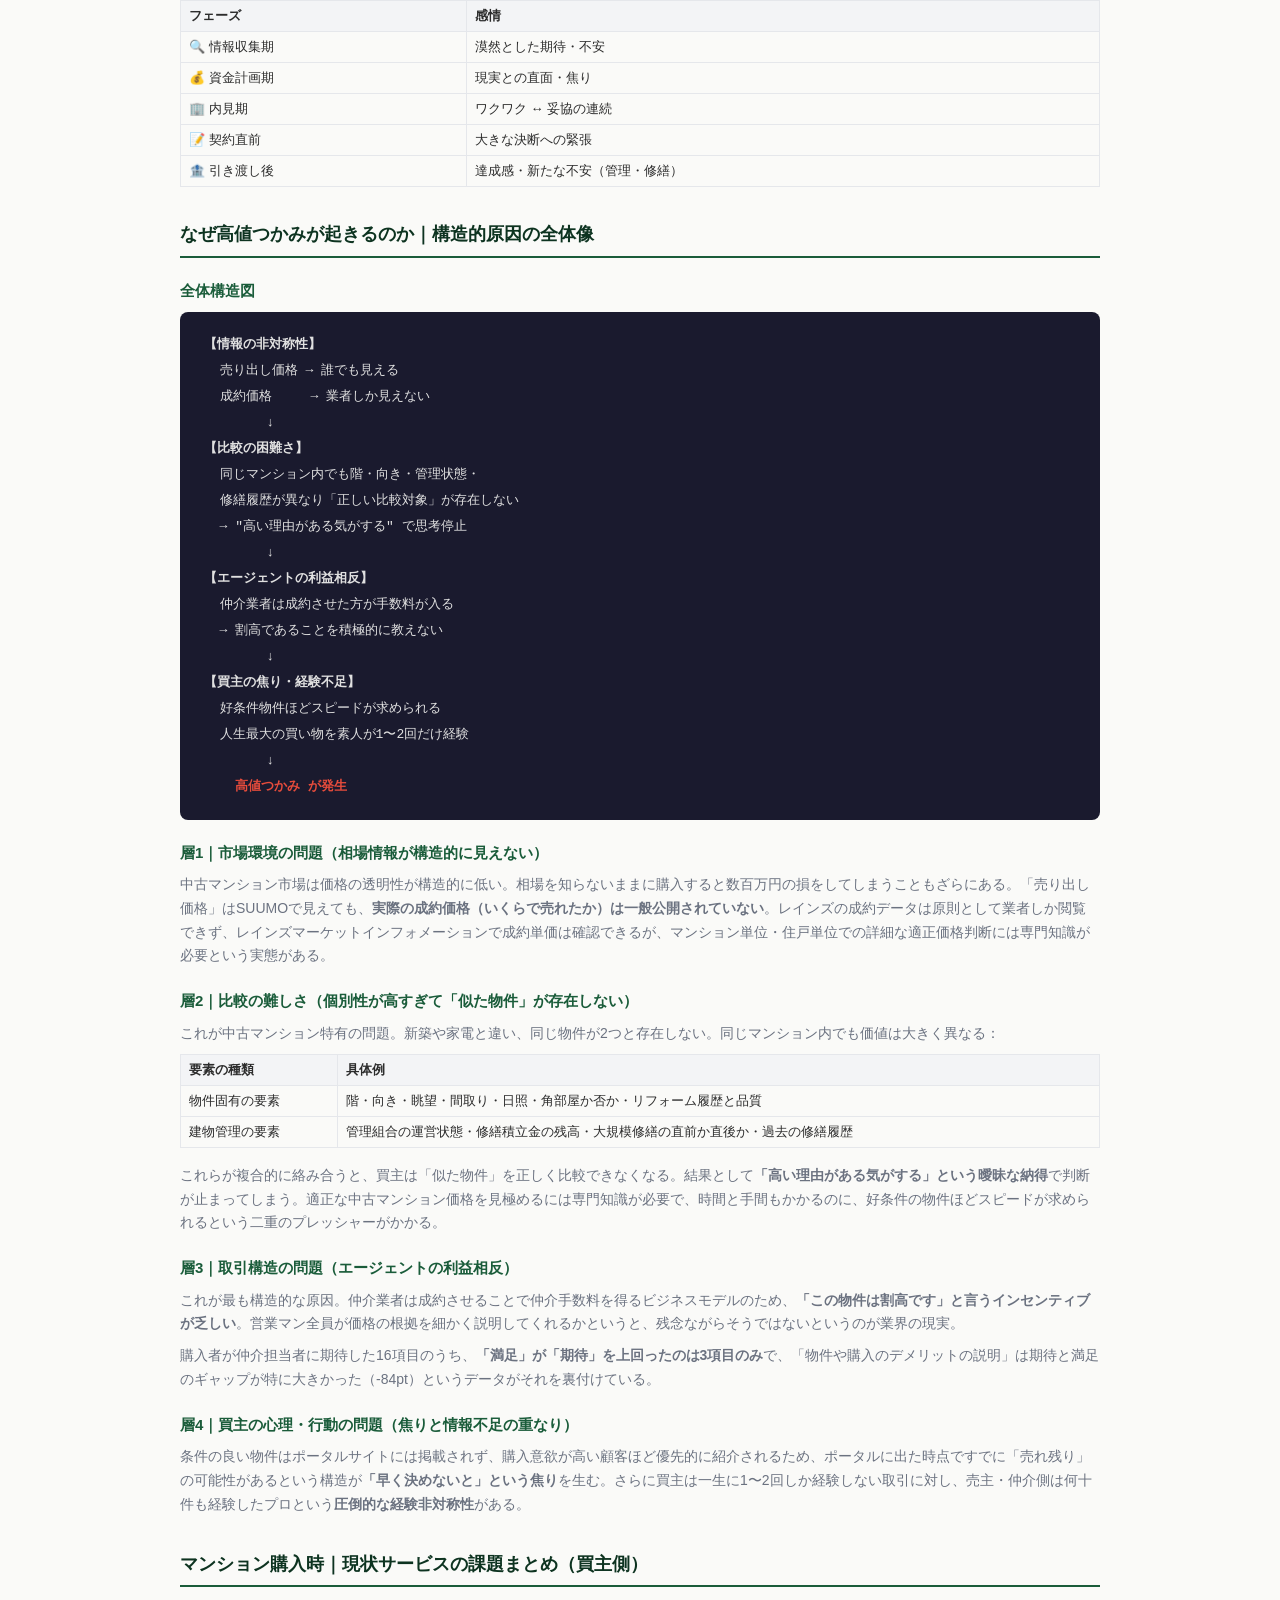
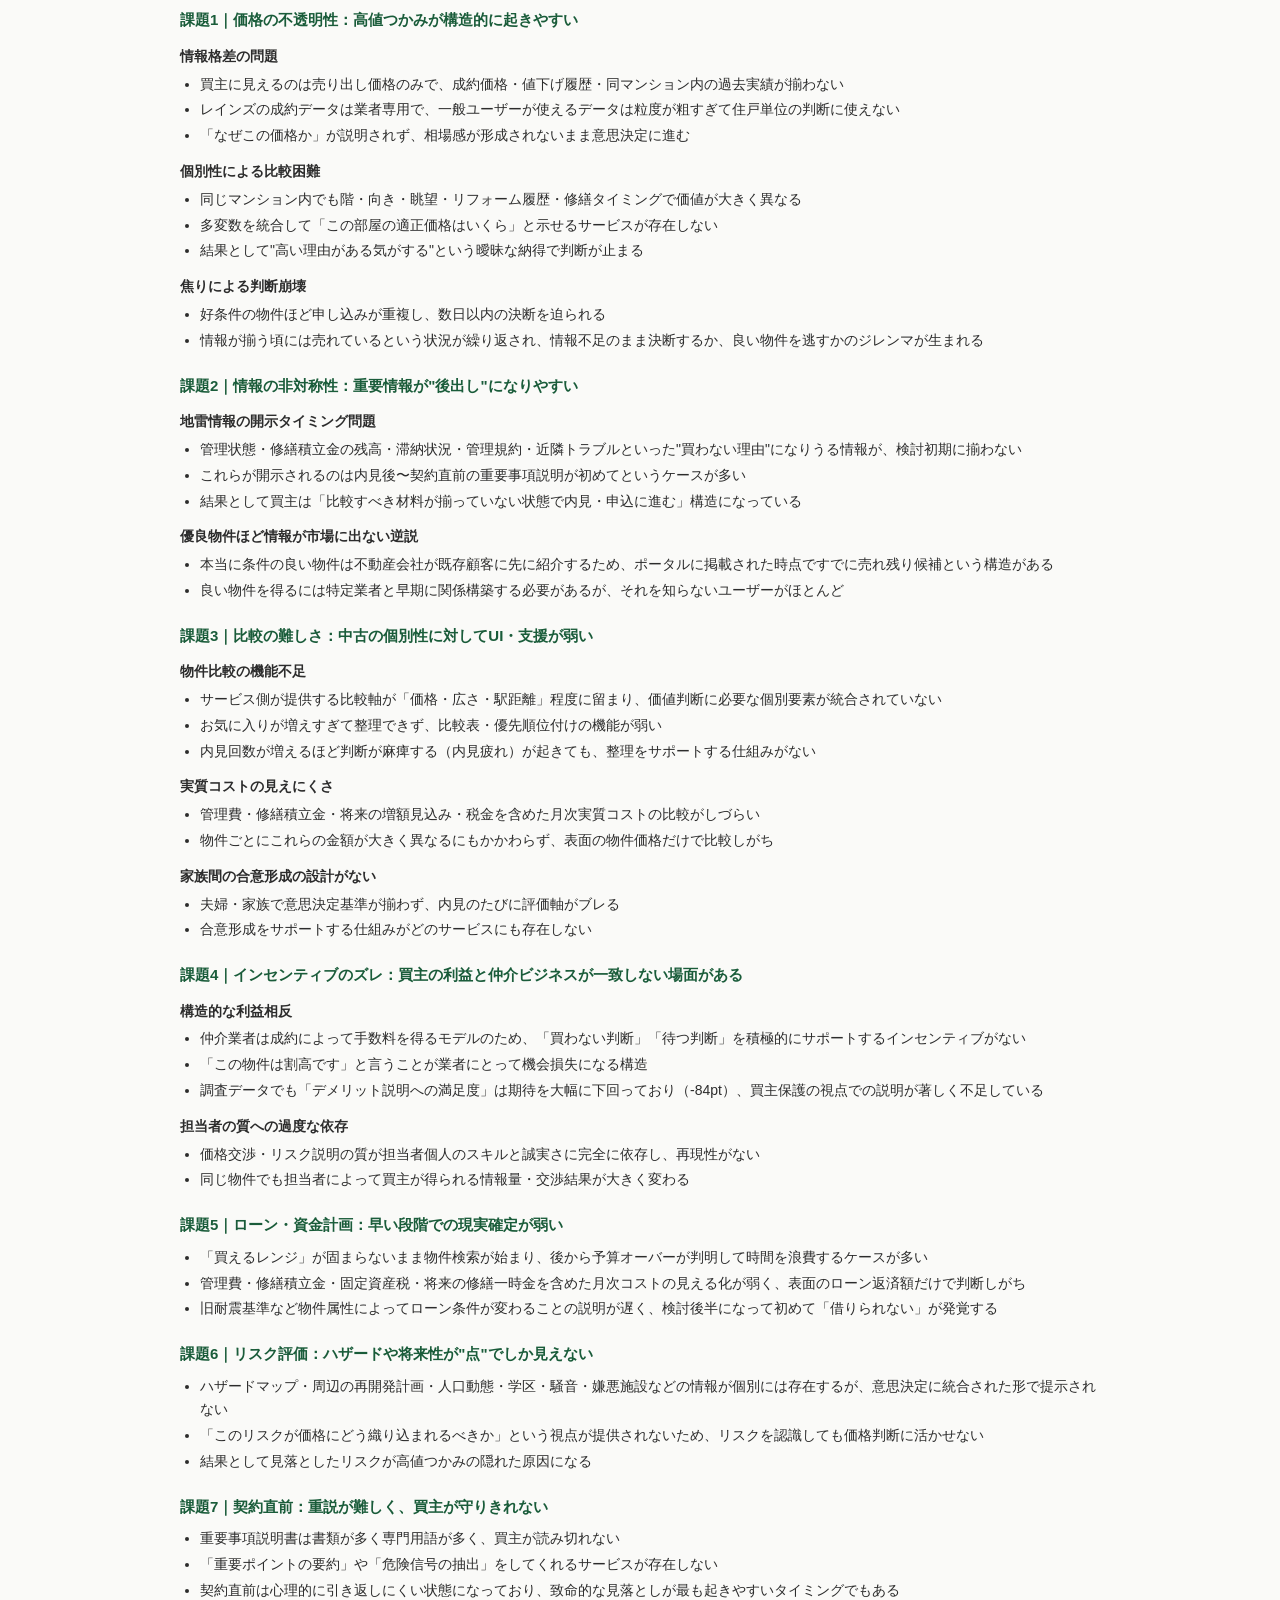
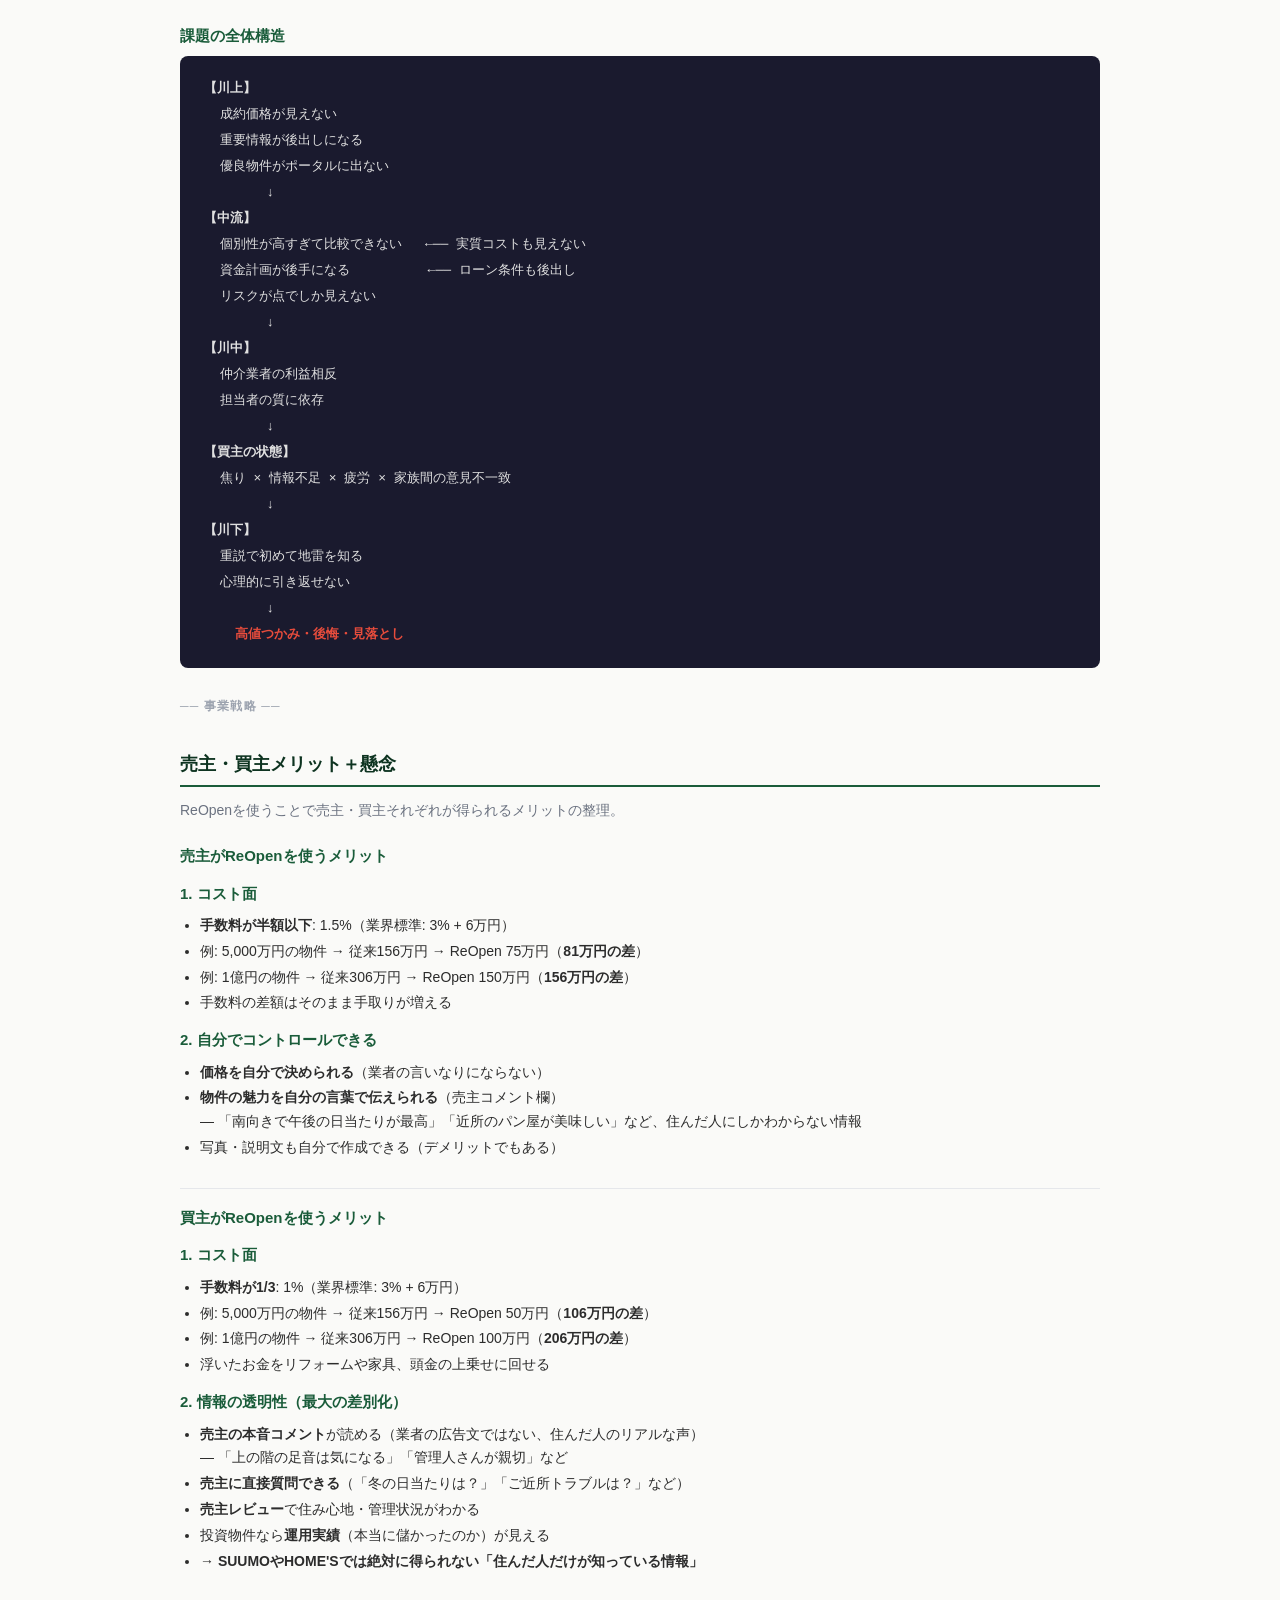
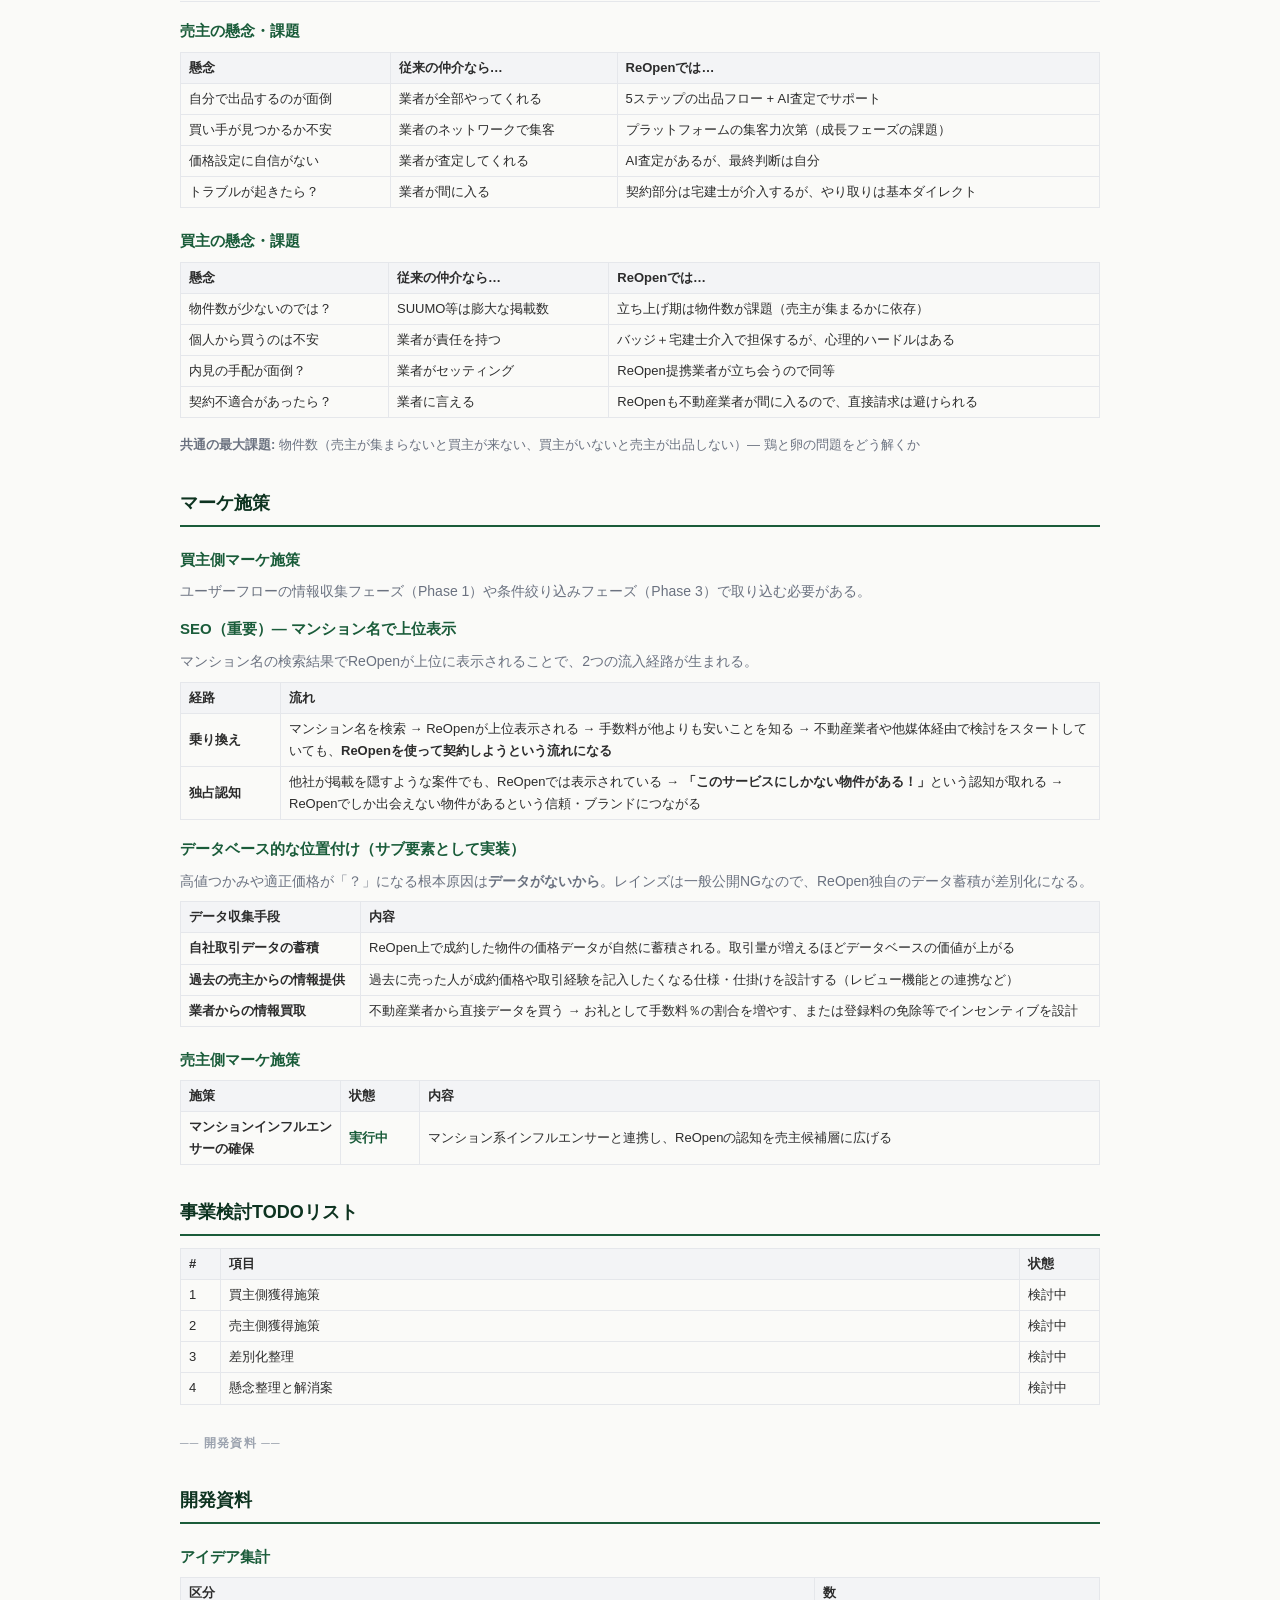
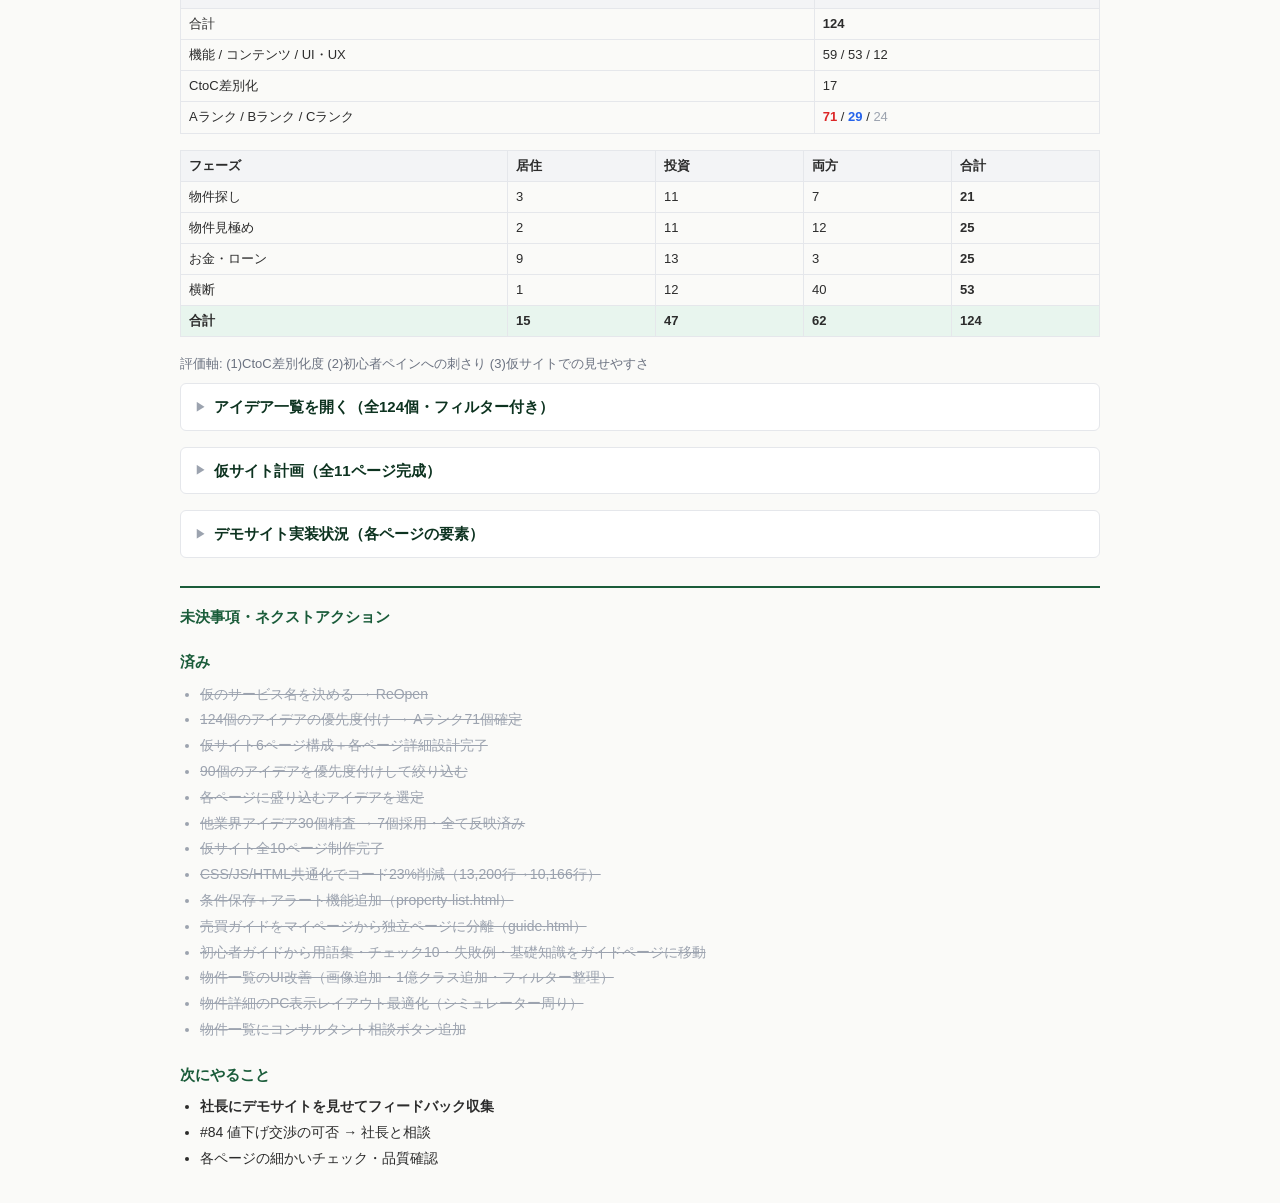
==== commit 35ff5ad5: "コンセプト更新: CtoC × 公開売買DB" ====
--- a/dashboard.html
+++ b/dashboard.html
@@ -92,7 +92,7 @@
 <h2 id="concept">コンセプト</h2>
 <table>
 <tr><th>項目</th><th>内容</th></tr>
-<tr><td>ビジネスモデル</td><td><strong>不動産のメルカリ</strong> — 個人が自分で値付け・出品、契約部分のみ宅建士が介入</td></tr>
+<tr><td>ビジネスモデル</td><td><strong>不動産のCtoCプラットフォーム × 公開された売買データベース</strong> — 個人が自分で値付け・出品、契約部分のみ宅建士が介入。売買データを蓄積・公開し、誰でも適正価格を判断できる基盤を提供</td></tr>
 <tr><td>売主手数料</td><td><strong>1.5%</strong>（従来: 3% + 6万円）</td></tr>
 <tr><td>買主手数料</td><td><strong>1%</strong>（業界平均3%の1/3）</td></tr>
 <tr><td>対象物件</td><td>中古マンション（区分・一棟 / 居住用＋投資用）</td></tr>
